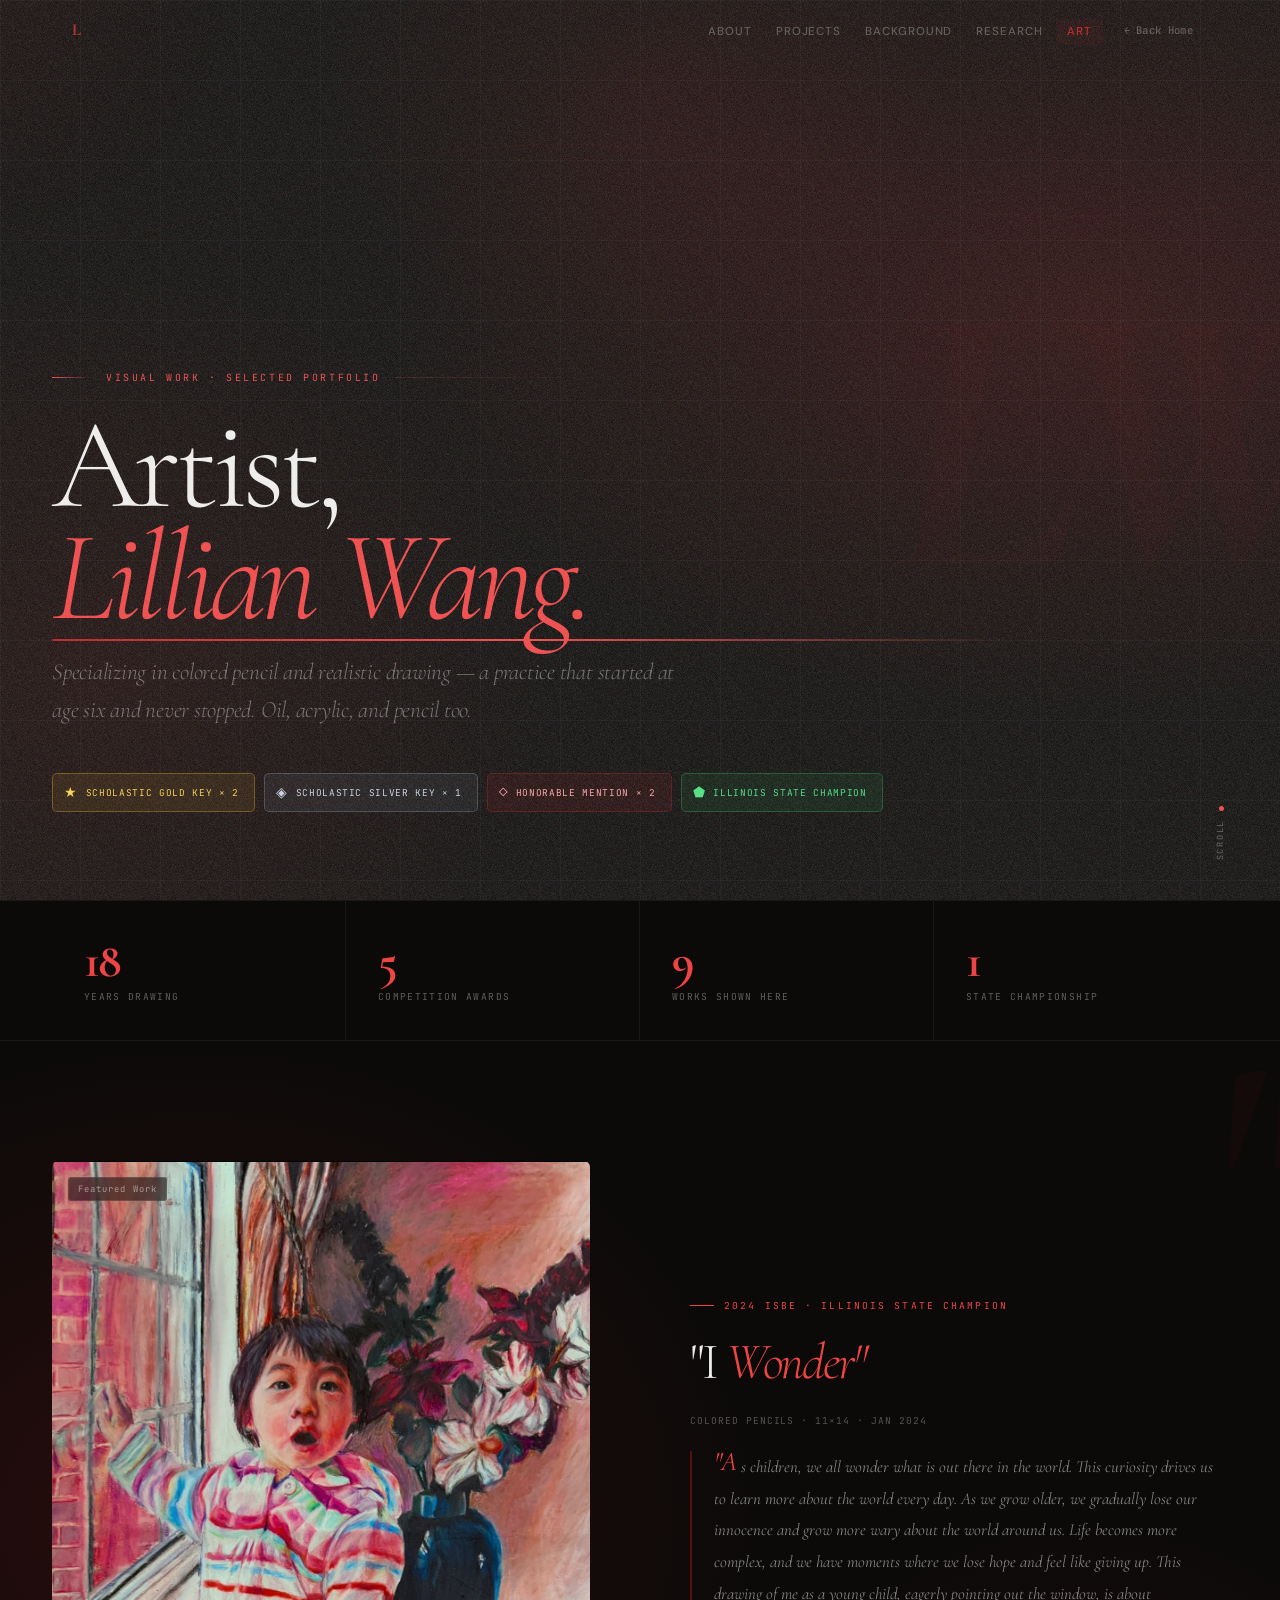
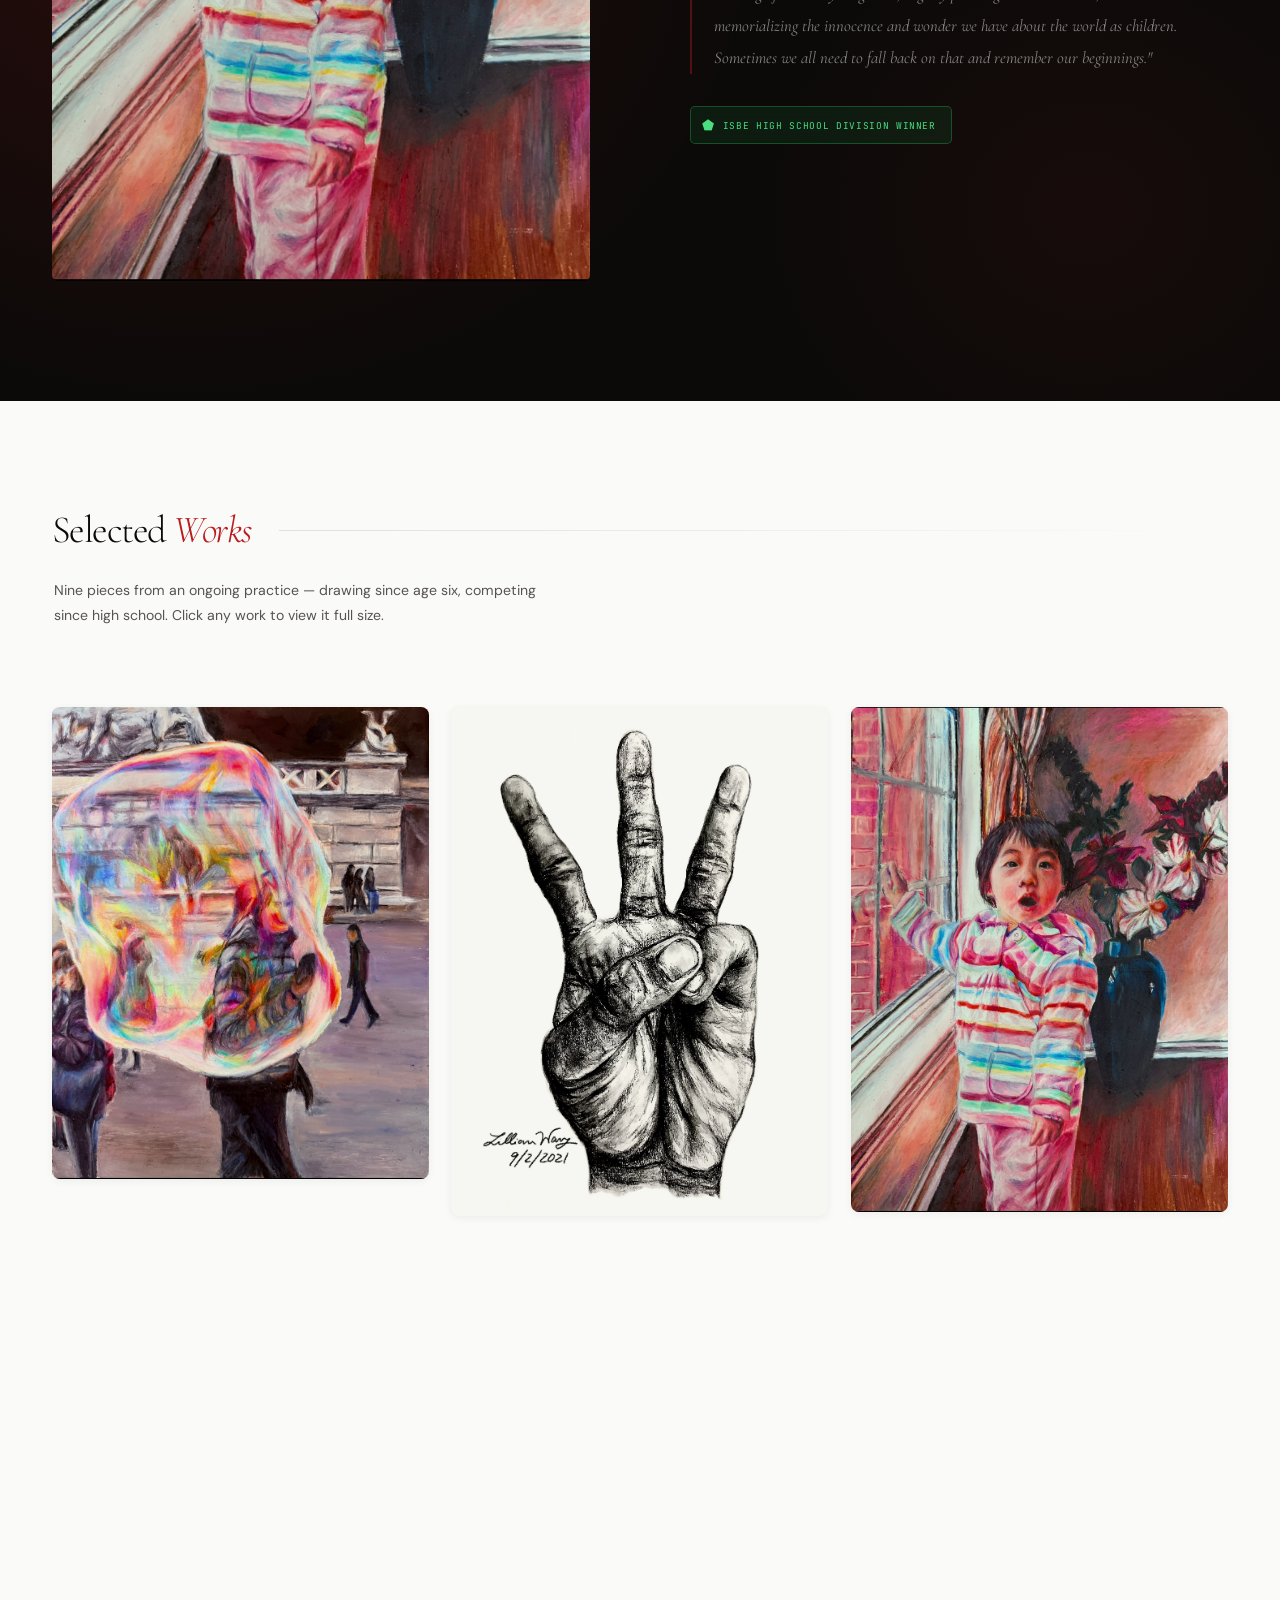
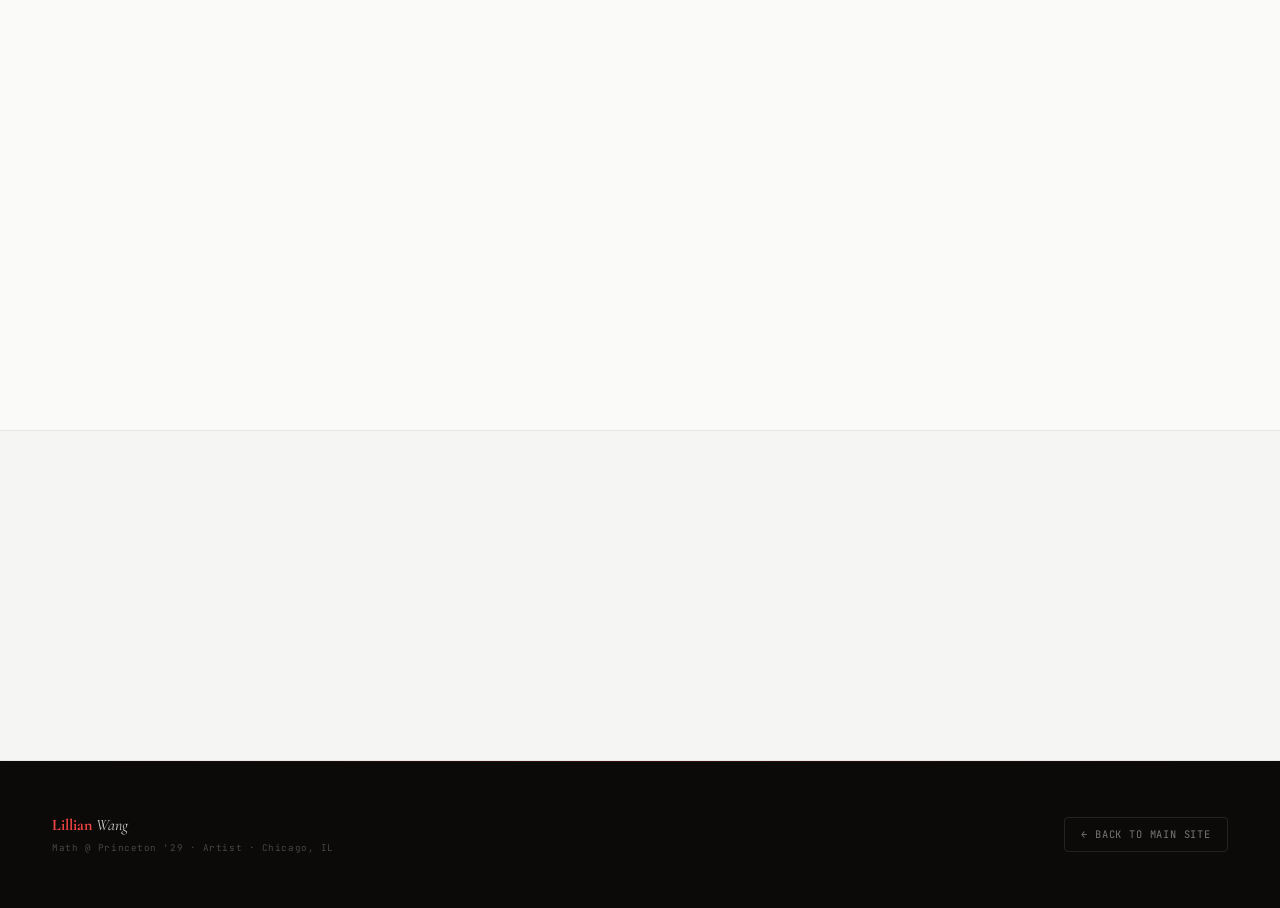
==== art.html @ 10e257bd "Add files via upload" ====
<!DOCTYPE html>
<html lang="en">
<head>
<meta charset="UTF-8"/>
<meta name="viewport" content="width=device-width,initial-scale=1.0"/>
<title>Art — Lillian Wang</title>
<meta name="description" content="Visual art by Lillian Wang — Scholastic Gold Key recipient, Illinois State Champion. Specializing in colored pencil and realistic drawing."/>
<link rel="preconnect" href="https://fonts.googleapis.com"/>
<link rel="preconnect" href="https://fonts.gstatic.com" crossorigin/>
<link href="https://fonts.googleapis.com/css2?family=Cormorant+Garamond:ital,wght@0,300;0,400;0,600;0,700;1,300;1,400;1,700&family=DM+Sans:opsz,wght@9..40,300;9..40,400;9..40,500;9..40,600&family=JetBrains+Mono:wght@400;500&display=swap" rel="stylesheet"/>
<style>
:root {
  --r:#B91C1C; --r2:#DC2626; --r3:#EF4444; --r4:#FCA5A5;
  --rdim:rgba(185,28,28,.07); --rlin:rgba(185,28,28,.2);
  --rglow:rgba(185,28,28,.22); --rdark:#7F1D1D;
  --ink:#0C0A09; --i2:#1C1917; --i3:#57534E; --i4:#A8A29E;
  --bg:#FAFAF9; --bg2:#F5F5F4; --bg3:#E7E5E4;
  --bdr:rgba(12,10,9,.06); --bdr2:rgba(12,10,9,.11);
  --display:'Cormorant Garamond',Georgia,serif;
  --sans:'DM Sans',system-ui,sans-serif;
  --mono:'JetBrains Mono',monospace;
  --spring:cubic-bezier(.22,1,.36,1);
  --bounce:cubic-bezier(.34,1.6,.64,1);
}
*,*::before,*::after{box-sizing:border-box;margin:0;padding:0}
html{scroll-behavior:smooth}
body{background:var(--bg);color:var(--ink);font-family:var(--sans);line-height:1.6;overflow-x:hidden;-webkit-font-smoothing:antialiased}

/* GRAIN */
body::before{content:'';position:fixed;inset:0;z-index:9997;pointer-events:none;opacity:.25;mix-blend-mode:lighten;background-image:url("data:image/svg+xml,%3Csvg viewBox='0 0 256 256' xmlns='http://www.w3.org/2000/svg'%3E%3Cfilter id='n'%3E%3CfeTurbulence type='fractalNoise' baseFrequency='0.85' numOctaves='4' stitchTiles='stitch'/%3E%3C/filter%3E%3Crect width='100%25' height='100%25' filter='url(%23n)'/%3E%3C/svg%3E");background-size:160px 160px}

/* CURSOR GLOW */
#cursor-glow{position:fixed;width:500px;height:500px;border-radius:50%;pointer-events:none;z-index:1;background:radial-gradient(circle,rgba(185,28,28,.05) 0%,transparent 65%);transform:translate(-50%,-50%)}

/* PAGE PROGRESS */
#progress{position:fixed;top:0;left:0;height:2px;width:0%;background:linear-gradient(90deg,var(--rdark),var(--r),var(--r3));z-index:9998;box-shadow:0 0 10px var(--rglow);transition:width .1s linear}

/* NAV */
nav{position:fixed;top:0;left:0;right:0;z-index:500;transition:background .5s,box-shadow .5s}
nav.scrolled{background:rgba(250,250,249,.94);backdrop-filter:blur(28px);-webkit-backdrop-filter:blur(28px);box-shadow:0 1px 0 var(--bdr)}
.nav-inner{max-width:1240px;margin:0 auto;padding:0 52px;height:60px;display:flex;align-items:center;justify-content:space-between}
.nav-logo{display:flex;align-items:center;gap:10px;text-decoration:none}
.nav-logo-name{font-family:var(--display);font-style:italic;font-size:1.05rem;color:var(--ink);font-weight:400;letter-spacing:-.01em;transition:color .2s}
.nav-logo-name b{font-style:normal;color:var(--r);font-weight:700}
.nav-logo:hover .nav-logo-name{color:var(--r)}
.nav-r{display:flex;align-items:center;gap:6px}
.nav-links{display:flex;gap:2px;list-style:none}
.nav-links a{font-size:.72rem;font-weight:500;color:var(--i3);text-decoration:none;letter-spacing:.08em;text-transform:uppercase;padding:6px 11px;border-radius:4px;transition:color .15s,background .15s}
.nav-links a:hover{color:var(--ink);background:var(--bg2)}
.nav-links a.active{color:var(--r);background:var(--rdim)}
.nav-back{font-family:var(--mono);font-size:.66rem;font-weight:500;padding:7px 14px;border-radius:4px;background:transparent;color:var(--i3);text-decoration:none;letter-spacing:.03em;border:1.5px solid var(--bdr2);transition:all .2s var(--spring)}
.nav-back:hover{color:var(--r);border-color:var(--rlin);background:var(--rdim);transform:translateX(-2px)}

/* HERO */
.art-hero{min-height:100vh;display:flex;flex-direction:column;justify-content:flex-end;padding:0 52px 88px;position:relative;overflow:hidden;background:var(--ink)}
.hero-mesh{position:absolute;inset:0;background:radial-gradient(ellipse 100% 80% at 85% 35%,rgba(185,28,28,.18) 0%,transparent 55%),radial-gradient(ellipse 70% 90% at 8% 75%,rgba(127,29,29,.15) 0%,transparent 50%),radial-gradient(ellipse 50% 60% at 50% 10%,rgba(220,38,38,.07) 0%,transparent 50%);animation:meshDrift 22s ease-in-out infinite alternate}
@keyframes meshDrift{0%{transform:scale(1) translate(0,0)}33%{transform:scale(1.04) translate(-1%,1.5%)}66%{transform:scale(.97) translate(2%,-1%)}100%{transform:scale(1.03) translate(-1.5%,2%)}}
.hero-grid{position:absolute;inset:0;background-image:linear-gradient(rgba(250,250,249,.03) 1px,transparent 1px),linear-gradient(90deg,rgba(250,250,249,.03) 1px,transparent 1px);background-size:80px 80px}
.hero-watermark{position:absolute;right:-60px;top:50%;transform:translateY(-52%);font-family:var(--display);font-weight:700;font-style:italic;font-size:30vw;color:var(--r);opacity:.025;line-height:1;pointer-events:none;user-select:none;white-space:nowrap;letter-spacing:-.06em}
.hero-lines{position:absolute;inset:0;pointer-events:none;overflow:hidden}
.hero-lines svg{position:absolute;top:0;left:0;width:100%;height:100%}

.art-hero-content{position:relative;z-index:2;max-width:960px}

.art-hero-eyebrow{font-family:var(--mono);font-size:.62rem;letter-spacing:.26em;text-transform:uppercase;color:var(--r3);margin-bottom:24px;display:flex;align-items:center;gap:14px;opacity:0;animation:fadeSlideUp .9s .3s var(--spring) forwards}
.art-hero-eyebrow::before{content:'';width:40px;height:1px;background:linear-gradient(90deg,var(--r3),transparent)}
.art-hero-eyebrow::after{content:'';flex:1;height:1px;background:linear-gradient(90deg,rgba(239,68,68,.2),transparent);max-width:200px}

.art-hero-title{font-family:var(--display);font-size:clamp(4.2rem,10vw,10.5rem);font-weight:300;line-height:.88;letter-spacing:-.045em;color:rgba(250,250,249,.95);margin-bottom:18px}
.art-hero-title .line1{display:block;opacity:0;animation:fadeSlideUp .95s .5s var(--spring) forwards}
.art-hero-title em{font-style:italic;color:var(--r3);display:block;opacity:0;animation:fadeSlideUp .95s .7s var(--spring) forwards;position:relative}
.art-hero-title em::after{content:'';position:absolute;bottom:-6px;left:0;height:2px;width:100%;background:linear-gradient(90deg,var(--r),var(--r3),transparent);border-radius:1px;transform:scaleX(0);transform-origin:left;animation:drawLine 1.1s 1.4s var(--spring) forwards}
@keyframes drawLine{to{transform:scaleX(1)}}

.art-hero-sub{font-family:var(--display);font-size:clamp(1rem,2vw,1.45rem);color:rgba(250,250,249,.4);font-style:italic;font-weight:300;letter-spacing:-.01em;margin-bottom:44px;max-width:640px;line-height:1.65;opacity:0;animation:fadeSlideUp .9s .9s var(--spring) forwards}

.art-awards{display:flex;flex-wrap:wrap;gap:9px}
.art-award{display:inline-flex;align-items:center;gap:8px;padding:7px 15px 7px 11px;border-radius:5px;font-family:var(--mono);font-size:.59rem;letter-spacing:.07em;text-transform:uppercase;border:1px solid;backdrop-filter:blur(8px);opacity:0;animation:fadeSlideUp .7s var(--spring) forwards;transition:transform .2s var(--bounce),box-shadow .2s;cursor:default}
.art-award:hover{transform:translateY(-2px) scale(1.04)}
.art-award:nth-child(1){animation-delay:1.05s}
.art-award:nth-child(2){animation-delay:1.15s}
.art-award:nth-child(3){animation-delay:1.25s}
.art-award:nth-child(4){animation-delay:1.35s}
.art-award.gold{background:rgba(251,191,36,.09);border-color:rgba(251,191,36,.32);color:#FBD24C}
.art-award.gold:hover{box-shadow:0 6px 24px rgba(251,191,36,.18)}
.art-award.silver{background:rgba(148,163,184,.09);border-color:rgba(148,163,184,.32);color:#CBD5E1}
.art-award.silver:hover{box-shadow:0 6px 24px rgba(148,163,184,.18)}
.art-award.hm{background:rgba(185,28,28,.12);border-color:rgba(185,28,28,.32);color:var(--r4)}
.art-award.hm:hover{box-shadow:0 6px 24px rgba(185,28,28,.18)}
.art-award.state{background:rgba(34,197,94,.09);border-color:rgba(34,197,94,.32);color:#4ADE80;animation:statePulse 3s 2s ease-in-out infinite,fadeSlideUp .7s 1.35s var(--spring) forwards}
@keyframes statePulse{0%,100%{box-shadow:0 0 0 0 rgba(34,197,94,0)}50%{box-shadow:0 0 0 8px rgba(34,197,94,.06)}}
.art-award.state:hover{box-shadow:0 6px 24px rgba(34,197,94,.18)}
.award-icon{font-size:.88rem}

.scroll-cue{position:absolute;bottom:40px;right:52px;display:flex;flex-direction:column;align-items:center;gap:9px;opacity:0;animation:fadeIn 1s 1.8s ease forwards;z-index:2}
.scroll-cue span{font-family:var(--mono);font-size:.54rem;letter-spacing:.2em;text-transform:uppercase;color:rgba(250,250,249,.35);writing-mode:vertical-rl;transform:rotate(180deg)}
.scroll-dot{width:5px;height:5px;border-radius:50%;background:var(--r3);animation:scrollBounce 2.2s ease-in-out infinite}
@keyframes scrollBounce{0%,100%{transform:translateY(0);opacity:.5}50%{transform:translateY(12px);opacity:1}}

/* STATS BAR */
.stats-bar{background:var(--ink);border-top:1px solid rgba(250,250,249,.06);border-bottom:1px solid rgba(250,250,249,.06);padding:0 52px;overflow:hidden}
.stats-bar-inner{max-width:1240px;margin:0 auto;display:grid;grid-template-columns:repeat(4,1fr)}
.stat-item{padding:36px 32px;border-right:1px solid rgba(250,250,249,.06);position:relative;overflow:hidden}
.stat-item:last-child{border-right:none}
.stat-item::before{content:'';position:absolute;inset:0;background:radial-gradient(ellipse 80% 80% at 50% 100%,rgba(185,28,28,.08) 0%,transparent 70%);opacity:0;transition:opacity .4s}
.stat-item:hover::before{opacity:1}
.stat-n{font-family:var(--display);font-size:3rem;font-weight:700;color:var(--r3);line-height:1;letter-spacing:-.05em;margin-bottom:4px;transition:color .4s}
.stat-label{font-family:var(--mono);font-size:.6rem;letter-spacing:.14em;text-transform:uppercase;color:rgba(250,250,249,.35)}

/* SPOTLIGHT */
.spotlight{background:var(--ink);padding:120px 52px;position:relative;overflow:hidden}
.spotlight::before{content:'';position:absolute;inset:0;background:radial-gradient(ellipse 80% 90% at 15% 50%,rgba(185,28,28,.16) 0%,transparent 55%),radial-gradient(ellipse 50% 60% at 85% 80%,rgba(127,29,29,.1) 0%,transparent 50%)}
.spotlight::after{content:'"';position:absolute;right:-20px;top:-20px;font-family:var(--display);font-size:clamp(14rem,22vw,22rem);font-weight:700;font-style:italic;color:var(--r);opacity:.04;line-height:1;pointer-events:none;user-select:none}
.spotlight-inner{max-width:1200px;margin:0 auto;display:grid;grid-template-columns:1fr 1fr;gap:100px;align-items:center;position:relative;z-index:2}
.spotlight-img{border-radius:6px;overflow:hidden;position:relative}
.spotlight-img img{width:100%;display:block;transition:transform .8s var(--spring),filter .4s;filter:brightness(.92) saturate(.9)}
.spotlight-img:hover img{transform:scale(1.025);filter:brightness(1) saturate(1)}
.spotlight-img::before,.spotlight-img::after{content:'';position:absolute;border-color:rgba(185,28,28,.35);border-style:solid;width:40px;height:40px;z-index:3;pointer-events:none;transition:all .5s var(--spring)}
.spotlight-img::before{top:-10px;left:-10px;border-width:2px 0 0 2px;border-radius:2px 0 0 0}
.spotlight-img::after{bottom:-10px;right:-10px;border-width:0 2px 2px 0;border-radius:0 0 2px 0}
.spotlight-img:hover::before{top:-16px;left:-16px;width:52px;height:52px}
.spotlight-img:hover::after{bottom:-16px;right:-16px;width:52px;height:52px}
.spotlight-num{position:absolute;top:16px;left:16px;z-index:4;font-family:var(--mono);font-size:.55rem;letter-spacing:.12em;color:rgba(250,250,249,.5);background:rgba(12,10,9,.55);backdrop-filter:blur(8px);padding:4px 9px;border-radius:3px;border:1px solid rgba(250,250,249,.1)}
.spotlight-text .eyebrow{font-family:var(--mono);font-size:.6rem;letter-spacing:.22em;text-transform:uppercase;color:var(--r3);margin-bottom:22px;display:flex;align-items:center;gap:10px}
.spotlight-text .eyebrow::before{content:'';width:24px;height:1px;background:var(--r3)}
.spotlight-text h2{font-family:var(--display);font-size:clamp(2.5rem,4vw,4.2rem);font-weight:300;line-height:1.05;letter-spacing:-.045em;color:rgba(250,250,249,.95);margin-bottom:24px}
.spotlight-text h2 em{font-style:italic;color:var(--r3)}
.spotlight-dims{font-family:var(--mono);font-size:.6rem;letter-spacing:.1em;color:rgba(250,250,249,.3);text-transform:uppercase;margin-bottom:22px}
.spotlight-statement{font-family:var(--display);font-size:1.05rem;font-style:italic;line-height:1.9;color:rgba(250,250,249,.5);margin-bottom:32px;border-left:2px solid rgba(185,28,28,.4);padding-left:22px}
.spotlight-statement::first-letter{font-size:1.6em;line-height:.8;float:left;margin-right:4px;color:var(--r3)}
.spotlight-award-row{display:flex;gap:8px;flex-wrap:wrap}

/* GALLERY */
.gallery-section{padding:110px 52px 150px;max-width:1440px;margin:0 auto}
.section-intro{margin-bottom:80px;display:grid;grid-template-columns:auto 1fr auto;align-items:center;gap:28px}
.section-intro-rule{height:1px;background:linear-gradient(90deg,var(--bdr2),transparent)}
.section-intro h2{font-family:var(--display);font-size:clamp(1.8rem,3vw,2.8rem);font-weight:300;line-height:1;letter-spacing:-.04em;color:var(--ink);white-space:nowrap}
.section-intro h2 em{font-style:italic;color:var(--r)}
.section-intro-desc{grid-column:1/-1;max-width:520px;font-size:.88rem;color:var(--i3);line-height:1.76;padding-left:2px}

.masonry{columns:3;column-gap:22px}
@media(max-width:1060px){.masonry{columns:2}}
@media(max-width:620px){.masonry{columns:1}}

.art-card{break-inside:avoid;margin-bottom:22px;position:relative;cursor:pointer;border-radius:8px;overflow:hidden;background:var(--bg3);box-shadow:0 2px 8px rgba(0,0,0,.06);transition:box-shadow .4s var(--spring),transform .4s var(--spring);will-change:transform}
.art-card:hover{box-shadow:0 24px 64px rgba(0,0,0,.14),0 4px 16px rgba(0,0,0,.06)}
.art-card img{width:100%;display:block;transition:transform .8s var(--spring),filter .5s;filter:saturate(.88) brightness(.97)}
.art-card:hover img{transform:scale(1.04);filter:saturate(1.05) brightness(1.02)}
.art-card-overlay{position:absolute;inset:0;background:linear-gradient(to top,rgba(12,10,9,.92) 0%,rgba(12,10,9,.4) 40%,transparent 72%);opacity:0;transition:opacity .4s var(--spring);display:flex;flex-direction:column;justify-content:flex-end;padding:22px}
.art-card:hover .art-card-overlay{opacity:1}
.art-card-title{font-family:var(--display);font-size:1.3rem;font-weight:600;color:rgba(250,250,249,.96);letter-spacing:-.025em;margin-bottom:4px;transform:translateY(12px);transition:transform .45s var(--spring)}
.art-card:hover .art-card-title{transform:translateY(0)}
.art-card-meta{font-family:var(--mono);font-size:.55rem;color:rgba(250,250,249,.5);letter-spacing:.1em;text-transform:uppercase;transform:translateY(10px);transition:transform .45s .04s var(--spring)}
.art-card:hover .art-card-meta{transform:translateY(0)}
.art-card-badges{display:flex;gap:5px;margin-bottom:9px;transform:translateY(10px);transition:transform .45s .02s var(--spring)}
.art-card:hover .art-card-badges{transform:translateY(0)}
.badge{font-family:var(--mono);font-size:.49rem;letter-spacing:.09em;text-transform:uppercase;padding:3px 8px;border-radius:3px;white-space:nowrap}
.badge-gold{background:rgba(251,191,36,.22);color:#FBD24C;border:1px solid rgba(251,191,36,.38)}
.badge-silver{background:rgba(148,163,184,.16);color:#CBD5E1;border:1px solid rgba(148,163,184,.32)}
.badge-hm{background:rgba(185,28,28,.18);color:var(--r4);border:1px solid rgba(185,28,28,.32)}
.badge-state{background:rgba(34,197,94,.14);color:#4ADE80;border:1px solid rgba(34,197,94,.32)}
.card-expand{position:absolute;top:14px;right:14px;width:32px;height:32px;border-radius:50%;background:rgba(250,250,249,.12);border:1px solid rgba(250,250,249,.2);backdrop-filter:blur(8px);display:flex;align-items:center;justify-content:center;font-size:.7rem;color:rgba(250,250,249,.7);opacity:0;transform:scale(.7);transition:opacity .3s,transform .3s var(--bounce)}
.art-card:hover .card-expand{opacity:1;transform:scale(1)}

/* ABOUT STRIP */
.about-strip{padding:88px 52px;background:var(--bg2);border-top:1px solid var(--bdr);border-bottom:1px solid var(--bdr)}
.about-strip-inner{max-width:1200px;margin:0 auto;display:grid;grid-template-columns:repeat(3,1fr);gap:0}
.about-item{padding:0 40px 0 0;border-right:1px solid var(--bdr);margin-right:40px}
.about-item:last-child{border-right:none;margin-right:0;padding-right:0}
.about-item .label{font-family:var(--mono);font-size:.58rem;letter-spacing:.16em;text-transform:uppercase;color:var(--r);margin-bottom:10px}
.about-item .val{font-family:var(--display);font-size:1.7rem;font-weight:600;color:var(--ink);letter-spacing:-.03em;line-height:1.1;margin-bottom:8px}
.about-item .desc{font-size:.84rem;color:var(--i3);line-height:1.68}

/* LIGHTBOX */
.lightbox{position:fixed;inset:0;z-index:9000;background:rgba(8,6,6,.97);backdrop-filter:blur(20px);-webkit-backdrop-filter:blur(20px);display:flex;align-items:center;justify-content:center;opacity:0;pointer-events:none;transition:opacity .4s}
.lightbox.open{opacity:1;pointer-events:all}
.lb-inner{position:relative;display:flex;align-items:center;justify-content:center;width:100%;height:100%}
.lightbox-img{max-width:84vw;max-height:84vh;border-radius:4px;box-shadow:0 48px 140px rgba(0,0,0,.7);object-fit:contain;transition:opacity .2s,transform .35s var(--spring);transform:scale(.97)}
.lightbox.open .lightbox-img{transform:scale(1)}
.lightbox-close{position:fixed;top:26px;right:28px;background:rgba(250,250,249,.06);border:1px solid rgba(250,250,249,.15);color:rgba(250,250,249,.7);font-size:1rem;width:42px;height:42px;border-radius:50%;cursor:pointer;display:flex;align-items:center;justify-content:center;transition:all .2s var(--spring);font-family:var(--mono);backdrop-filter:blur(8px)}
.lightbox-close:hover{background:rgba(185,28,28,.2);border-color:var(--rlin);color:#fff;transform:rotate(90deg) scale(1.1)}
.lightbox-caption{position:fixed;bottom:28px;left:50%;transform:translateX(-50%);text-align:center;pointer-events:none;opacity:0;transition:opacity .4s .15s}
.lightbox.open .lightbox-caption{opacity:1}
.lightbox-caption h3{font-family:var(--display);font-size:1.25rem;font-weight:600;color:rgba(250,250,249,.88);letter-spacing:-.02em;margin-bottom:5px}
.lightbox-caption p{font-family:var(--mono);font-size:.57rem;letter-spacing:.12em;text-transform:uppercase;color:rgba(250,250,249,.35)}
.lightbox-nav{position:fixed;top:50%;transform:translateY(-50%);background:rgba(250,250,249,.05);border:1px solid rgba(250,250,249,.12);color:rgba(250,250,249,.6);width:48px;height:48px;border-radius:50%;cursor:pointer;display:flex;align-items:center;justify-content:center;font-size:1.1rem;transition:all .2s var(--spring);font-family:var(--mono);backdrop-filter:blur(8px)}
.lightbox-nav:hover{background:rgba(185,28,28,.18);border-color:var(--rlin);color:#fff;transform:translateY(-50%) scale(1.1)}
.lightbox-prev{left:20px}
.lightbox-next{right:20px}
.lb-progress{position:fixed;bottom:0;left:0;right:0;height:2px;background:rgba(250,250,249,.06)}
.lb-progress-bar{height:100%;background:linear-gradient(90deg,var(--rdark),var(--r),var(--r3));transition:width .3s var(--spring)}

/* FOOTER */
footer{padding:52px;background:var(--ink);display:flex;align-items:center;justify-content:space-between;flex-wrap:wrap;gap:20px;position:relative;overflow:hidden}
footer::before{content:'';position:absolute;top:0;left:0;right:0;height:1px;background:linear-gradient(90deg,transparent,var(--r),transparent);opacity:.25}
.foot-sig{font-family:var(--display);font-size:1rem;font-style:italic;color:rgba(250,250,249,.8)}
.foot-sig b{font-style:normal;color:var(--r3)}
.foot-sub{font-family:var(--mono);font-size:.58rem;color:rgba(250,250,249,.25);letter-spacing:.06em;margin-top:3px}
.foot-back{font-family:var(--mono);font-size:.65rem;color:rgba(250,250,249,.45);text-decoration:none;letter-spacing:.08em;text-transform:uppercase;padding:8px 16px;border-radius:4px;border:1px solid rgba(250,250,249,.1);transition:all .2s var(--spring)}
.foot-back:hover{color:var(--r3);border-color:var(--rlin);background:var(--rdim);transform:translateX(-2px)}

/* ANIMATIONS */
@keyframes fadeSlideUp{0%{opacity:0;transform:translateY(24px)}100%{opacity:1;transform:translateY(0)}}
@keyframes fadeIn{0%{opacity:0}100%{opacity:1}}
.reveal{opacity:0;transform:translateY(30px);transition:opacity .75s var(--spring),transform .75s var(--spring)}
.reveal.on{opacity:1;transform:translateY(0)}
.reveal.r1{transition-delay:.1s}
.reveal.r2{transition-delay:.2s}
.reveal.r3{transition-delay:.3s}

/* RESPONSIVE */
@media(max-width:900px){
  .spotlight-inner{grid-template-columns:1fr;gap:52px}
  .section-intro{grid-template-columns:1fr;gap:12px}
  .section-intro-rule{display:none}
  .about-strip-inner{grid-template-columns:1fr;gap:0}
  .about-item{border-right:none;margin-right:0;padding-right:0;border-bottom:1px solid var(--bdr);padding-bottom:40px;margin-bottom:40px}
  .about-item:last-child{border-bottom:none;padding-bottom:0;margin-bottom:0}
  .stats-bar-inner{grid-template-columns:1fr 1fr}
  .stat-item:nth-child(2){border-right:none}
  .stat-item:nth-child(3){border-top:1px solid rgba(250,250,249,.06)}
  .stat-item:nth-child(4){border-right:none;border-top:1px solid rgba(250,250,249,.06)}
}
@media(max-width:768px){
  .art-hero,.gallery-section,.spotlight,.about-strip,footer{padding-left:20px;padding-right:20px}
  .gallery-section{padding-top:64px;padding-bottom:100px}
  .spotlight{padding-top:64px;padding-bottom:64px}
  .about-strip{padding-top:64px;padding-bottom:64px}
  .stats-bar{padding:0 20px}
  nav .nav-links{display:none}
  .scroll-cue{right:20px}
  .lightbox-prev{left:10px}
  .lightbox-next{right:10px}
}
</style>
</head>
<body>

<div id="progress"></div>
<div id="cursor-glow"></div>

<!-- NAV -->
<nav id="site-nav">
  <div class="nav-inner">
    <a href="index.html" class="nav-logo">
      <span class="nav-logo-name"><b>L</b>illian Wang</span>
    </a>
    <div class="nav-r">
      <ul class="nav-links">
        <li><a href="index.html#hero">About</a></li>
        <li><a href="index.html#projects">Projects</a></li>
        <li><a href="index.html#background">Background</a></li>
        <li><a href="index.html#research">Research</a></li>
        <li><a href="art.html" class="active">Art</a></li>
      </ul>
      <a href="index.html" class="nav-back">← Back Home</a>
    </div>
  </div>
</nav>

<!-- HERO -->
<section class="art-hero">
  <div class="hero-mesh"></div>
  <div class="hero-grid"></div>
  <div class="hero-watermark">LW</div>
  <div class="hero-lines">
    <svg viewBox="0 0 1440 900" preserveAspectRatio="none" fill="none" xmlns="http://www.w3.org/2000/svg">
      <path d="M-40 620 Q 200 580 400 640 Q 700 720 960 600 Q 1200 490 1480 550" stroke="rgba(185,28,28,.07)" stroke-width="1.5" stroke-dasharray="6 12"/>
      <path d="M 100 820 Q 400 770 700 800 Q 1000 830 1440 780" stroke="rgba(185,28,28,.05)" stroke-width="1" stroke-dasharray="4 16"/>
      <path d="M 1440 200 Q 1100 240 900 180 Q 600 100 300 200 Q 100 260 -20 220" stroke="rgba(239,68,68,.04)" stroke-width="1.2"/>
    </svg>
  </div>
  <div class="art-hero-content">
    <div class="art-hero-eyebrow">Visual Work · Selected Portfolio</div>
    <h1 class="art-hero-title">
      <span class="line1">Artist,</span>
      <em>Lillian Wang.</em>
    </h1>
    <p class="art-hero-sub">
      Specializing in colored pencil and realistic drawing — a practice that started at age six and never stopped. Oil, acrylic, and pencil too.
    </p>
    <div class="art-awards">
      <div class="art-award gold"><span class="award-icon">★</span> Scholastic Gold Key × 2</div>
      <div class="art-award silver"><span class="award-icon">◈</span> Scholastic Silver Key × 1</div>
      <div class="art-award hm"><span class="award-icon">◇</span> Honorable Mention × 2</div>
      <div class="art-award state"><span class="award-icon">⬟</span> Illinois State Champion</div>
    </div>
  </div>
  <div class="scroll-cue">
    <div class="scroll-dot"></div>
    <span>Scroll</span>
  </div>
</section>

<!-- STATS BAR -->
<div class="stats-bar">
  <div class="stats-bar-inner">
    <div class="stat-item"><div class="stat-n" data-target="18">0</div><div class="stat-label">Years drawing</div></div>
    <div class="stat-item"><div class="stat-n" data-target="5">0</div><div class="stat-label">Competition awards</div></div>
    <div class="stat-item"><div class="stat-n" data-target="9">0</div><div class="stat-label">Works shown here</div></div>
    <div class="stat-item"><div class="stat-n" data-target="1">0</div><div class="stat-label">State championship</div></div>
  </div>
</div>

<!-- SPOTLIGHT -->
<section class="spotlight">
  <div class="spotlight-inner">
    <div class="spotlight-img reveal">
      <div class="spotlight-num">Featured Work</div>
      <img src="Art/Wonder.jpg" alt="I Wonder — Illinois State Board of Education High School Division Winner"/>
    </div>
    <div class="spotlight-text reveal r1">
      <div class="eyebrow">2024 ISBE · Illinois State Champion</div>
      <h2>"I<em> Wonder"</em></h2>
      <p class="spotlight-dims">Colored Pencils · 11×14 · Jan 2024</p>
      <p class="spotlight-statement">"As children, we all wonder what is out there in the world. This curiosity drives us to learn more about the world every day. As we grow older, we gradually lose our innocence and grow more wary about the world around us. Life becomes more complex, and we have moments where we lose hope and feel like giving up. This drawing of me as a young child, eagerly pointing out the window, is about memorializing the innocence and wonder we have about the world as children. Sometimes we all need to fall back on that and remember our beginnings."</p>
      <div class="spotlight-award-row">
        <div class="art-award state"><span class="award-icon">⬟</span> ISBE High School Division Winner</div>
      </div>
    </div>
  </div>
</section>

<!-- GALLERY -->
<section class="gallery-section">
  <div class="section-intro reveal">
    <h2>Selected<em> Works</em></h2>
    <div class="section-intro-rule"></div>
    <div></div>
    <p class="section-intro-desc">Nine pieces from an ongoing practice — drawing since age six, competing since high school. Click any work to view it full size.</p>
  </div>

  <div class="masonry" id="gallery">

    <div class="art-card reveal" data-title="Absorbed" data-meta="Colored Pencils · 11×14 · Nov 2024 · Scholastic Gold Key">
      <img src="Art/Absorbed.jpg" alt="Absorbed"/><div class="card-expand">⤢</div>
      <div class="art-card-overlay">
        <div class="art-card-badges"><span class="badge badge-gold">★ Gold Key</span></div>
        <div class="art-card-title">Absorbed</div>
        <div class="art-card-meta">Colored Pencils · 11×14 · Nov 2024</div>
      </div>
    </div>

    <div class="art-card reveal r1" data-title="Guarded" data-meta="Oil Paint on Canvas · 12×16 · Dec 2024 · Scholastic Gold Key">
      <img src="Art/Guarded.jpg" alt="Guarded"/><div class="card-expand">⤢</div>
      <div class="art-card-overlay">
        <div class="art-card-badges"><span class="badge badge-gold">★ Gold Key</span></div>
        <div class="art-card-title">Guarded</div>
        <div class="art-card-meta">Oil on Canvas · 12×16 · Dec 2024</div>
      </div>
    </div>

    <div class="art-card reveal r2" data-title="Bird and Longhorn" data-meta="Colored Pencils · 8×11 · Feb 2023 · Scholastic Silver Key">
      <img src="Art/Bird_and_Longhorn.jpg" alt="Bird and Longhorn"/><div class="card-expand">⤢</div>
      <div class="art-card-overlay">
        <div class="art-card-badges"><span class="badge badge-silver">◈ Silver Key</span></div>
        <div class="art-card-title">Bird and Longhorn</div>
        <div class="art-card-meta">Colored Pencils · 8×11 · Feb 2023</div>
      </div>
    </div>

    <div class="art-card reveal" data-title="Pink" data-meta="Colored Pencils · 13×15 · Sep 2021 · Honorable Mention">
      <img src="Art/Pink.jpg" alt="Pink"/><div class="card-expand">⤢</div>
      <div class="art-card-overlay">
        <div class="art-card-badges"><span class="badge badge-hm">◇ Honorable Mention</span></div>
        <div class="art-card-title">Pink</div>
        <div class="art-card-meta">Colored Pencils · 13×15 · Sep 2021</div>
      </div>
    </div>

    <div class="art-card reveal r1" data-title='"W" for the Win' data-meta='Pencil · 5×8 · Aug 2022 · Honorable Mention'>
      <img src="Art/W_for_the_Win.JPG" alt='"W" for the Win'/><div class="card-expand">⤢</div>
      <div class="art-card-overlay">
        <div class="art-card-badges"><span class="badge badge-hm">◇ Honorable Mention</span></div>
        <div class="art-card-title">"W" for the Win</div>
        <div class="art-card-meta">Pencil · 5×8 · Aug 2022</div>
      </div>
    </div>

    <div class="art-card reveal r2" data-title="Melting into Chaos" data-meta="Acrylic Paint · 11×16">
      <img src="Art/Melting_into_Chaos.jpg" alt="Melting into Chaos"/><div class="card-expand">⤢</div>
      <div class="art-card-overlay">
        <div class="art-card-title">Melting into Chaos</div>
        <div class="art-card-meta">Acrylic Paint · 11×16</div>
      </div>
    </div>

    <div class="art-card reveal" data-title="Disillusioned" data-meta="Colored Pencils · 9×12 · Oct 2024">
      <img src="Art/Disillusioned.jpg" alt="Disillusioned"/><div class="card-expand">⤢</div>
      <div class="art-card-overlay">
        <div class="art-card-title">Disillusioned</div>
        <div class="art-card-meta">Colored Pencils · 9×12 · Oct 2024</div>
      </div>
    </div>

    <div class="art-card reveal r1" data-title="I Wonder" data-meta="Colored Pencils · 11×14 · Jan 2024 · ISBE State Champion">
      <img src="Art/Wonder.jpg" alt="I Wonder"/><div class="card-expand">⤢</div>
      <div class="art-card-overlay">
        <div class="art-card-badges"><span class="badge badge-state">⬟ State Champion</span></div>
        <div class="art-card-title">I Wonder</div>
        <div class="art-card-meta">Colored Pencils · 11×14 · Jan 2024</div>
      </div>
    </div>

    <div class="art-card reveal r2" data-title="Opulence" data-meta="Colored Pencils · 11×14 · Dec 2023">
      <img src="Art/Opulence.jpg" alt="Opulence"/><div class="card-expand">⤢</div>
      <div class="art-card-overlay">
        <div class="art-card-title">Opulence</div>
        <div class="art-card-meta">Colored Pencils · 11×14 · Dec 2023</div>
      </div>
    </div>

  </div>
</section>

<!-- ABOUT STRIP -->
<div class="about-strip">
  <div class="about-strip-inner">
    <div class="about-item reveal">
      <div class="label">Recognition</div>
      <div class="val">5 Awards</div>
      <div class="desc">2× Scholastic Gold Key, 1× Silver Key, 2× Honorable Mention, and the 2024 Illinois State Board of Education High School Division championship.</div>
    </div>
    <div class="about-item reveal r1">
      <div class="label">Specialty</div>
      <div class="val">Colored Pencil</div>
      <div class="desc">Realistic drawing with colored pencils is the home base. Also works in oil on canvas, acrylic, and graphite — slow, tactile media with real texture.</div>
    </div>
    <div class="about-item reveal r2">
      <div class="label">Practice</div>
      <div class="val">Since Age 6</div>
      <div class="desc">An ongoing practice. These are selected pieces — drawing continues in free time alongside the math and the code at Princeton.</div>
    </div>
  </div>
</div>

<!-- LIGHTBOX -->
<div class="lightbox" id="lightbox" role="dialog" aria-label="Image viewer" aria-modal="true">
  <div class="lb-inner">
    <button class="lightbox-close" id="lb-close" aria-label="Close">✕</button>
    <button class="lightbox-nav lightbox-prev" id="lb-prev" aria-label="Previous">‹</button>
    <button class="lightbox-nav lightbox-next" id="lb-next" aria-label="Next">›</button>
    <img class="lightbox-img" id="lb-img" src="" alt=""/>
    <div class="lightbox-caption">
      <h3 id="lb-title"></h3>
      <p id="lb-meta"></p>
    </div>
  </div>
  <div class="lb-progress"><div class="lb-progress-bar" id="lb-progress-bar"></div></div>
</div>

<!-- FOOTER -->
<footer>
  <div>
    <div class="foot-sig"><b>Lillian</b> Wang</div>
    <div class="foot-sub">Math @ Princeton '29 · Artist · Chicago, IL</div>
  </div>
  <a href="index.html" class="foot-back">← Back to main site</a>
</footer>

<script>
/* PAGE PROGRESS */
const prog = document.getElementById('progress');
window.addEventListener('scroll', () => {
  prog.style.width = Math.min(window.scrollY / (document.body.scrollHeight - window.innerHeight) * 100, 100) + '%';
}, {passive:true});

/* CURSOR GLOW */
const glow = document.getElementById('cursor-glow');
window.addEventListener('mousemove', e => {
  glow.style.left = e.clientX + 'px';
  glow.style.top = e.clientY + 'px';
}, {passive:true});

/* NAV SCROLL */
const nav = document.getElementById('site-nav');
window.addEventListener('scroll', () => nav.classList.toggle('scrolled', window.scrollY > 20), {passive:true});

/* REVEAL OBSERVER */
const revObs = new IntersectionObserver(entries => {
  entries.forEach(e => { if(e.isIntersecting) { e.target.classList.add('on'); revObs.unobserve(e.target); }});
}, {threshold:.1});
document.querySelectorAll('.reveal').forEach(el => revObs.observe(el));

/* STAT COUNTERS */
function animCount(el, target) {
  const dur = 1500, start = performance.now();
  (function step(now) {
    const p = Math.min((now - start) / dur, 1);
    const ease = 1 - Math.pow(1 - p, 3);
    el.textContent = Math.round(ease * target);
    if(p < 1) requestAnimationFrame(step);
    else {
      el.textContent = target;
      el.style.transition = 'color .4s';
      el.style.color = 'var(--r4)';
      setTimeout(() => el.style.color = '', 500);
    }
  })(start);
}
const statObs = new IntersectionObserver(entries => {
  entries.forEach(e => {
    if(!e.isIntersecting) return;
    const el = e.target, t = parseInt(el.dataset.target);
    if(!isNaN(t) && !el.dataset.counted) { el.dataset.counted = '1'; animCount(el, t); }
    statObs.unobserve(el);
  });
}, {threshold:.4});
document.querySelectorAll('.stat-n[data-target]').forEach(el => statObs.observe(el));

/* LIGHTBOX */
const cards = Array.from(document.querySelectorAll('.art-card'));
const lb = document.getElementById('lightbox');
const lbImg = document.getElementById('lb-img');
const lbTitle = document.getElementById('lb-title');
const lbMeta = document.getElementById('lb-meta');
const lbBar = document.getElementById('lb-progress-bar');
let currentIdx = 0;

function openLightbox(idx) {
  currentIdx = idx;
  const card = cards[idx];
  const img = card.querySelector('img');
  lbImg.style.opacity = '0';
  setTimeout(() => { lbImg.src = img.src; lbImg.alt = img.alt; lbImg.style.opacity = '1'; }, 120);
  lbTitle.textContent = card.dataset.title || img.alt;
  lbMeta.textContent = card.dataset.meta || '';
  lb.classList.add('open');
  document.body.style.overflow = 'hidden';
  lbBar.style.width = ((currentIdx + 1) / cards.length * 100) + '%';
}
function closeLightbox() { lb.classList.remove('open'); document.body.style.overflow = ''; }
function navLightbox(dir) { currentIdx = (currentIdx + dir + cards.length) % cards.length; openLightbox(currentIdx); }

cards.forEach((card, i) => card.addEventListener('click', () => openLightbox(i)));
document.getElementById('lb-close').addEventListener('click', closeLightbox);
document.getElementById('lb-prev').addEventListener('click', () => navLightbox(-1));
document.getElementById('lb-next').addEventListener('click', () => navLightbox(1));
lb.addEventListener('click', e => { if(e.target === lb) closeLightbox(); });
document.addEventListener('keydown', e => {
  if(!lb.classList.contains('open')) return;
  if(e.key === 'Escape') closeLightbox();
  if(e.key === 'ArrowLeft') navLightbox(-1);
  if(e.key === 'ArrowRight') navLightbox(1);
});

/* CARD 3D TILT */
if(window.innerWidth > 768) {
  document.querySelectorAll('.art-card').forEach(card => {
    card.addEventListener('mousemove', e => {
      const r = card.getBoundingClientRect();
      const x = (e.clientX - r.left) / r.width - .5;
      const y = (e.clientY - r.top) / r.height - .5;
      card.style.transform = `translateY(-4px) perspective(600px) rotateX(${y * -4}deg) rotateY(${x * 4}deg)`;
    });
    card.addEventListener('mouseleave', () => card.style.transform = '');
  });
}
</script>
</body>
</html>
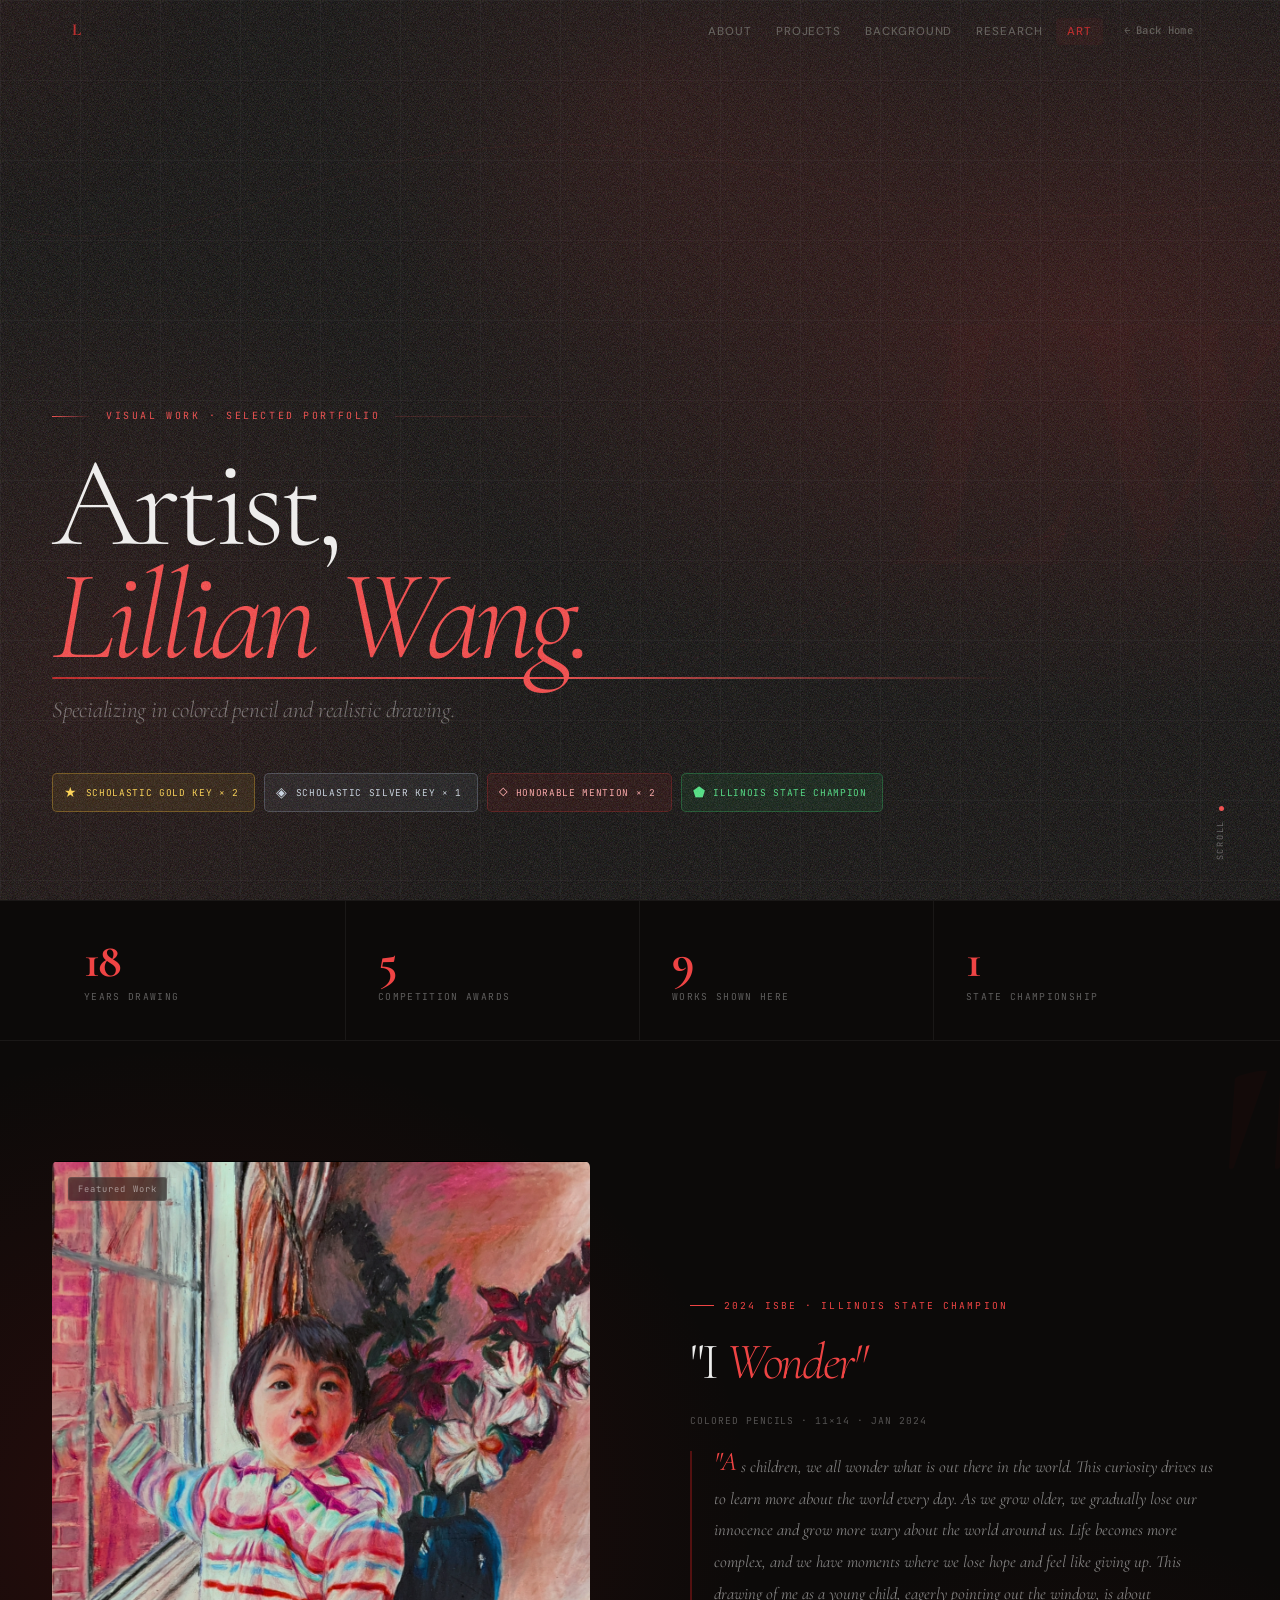
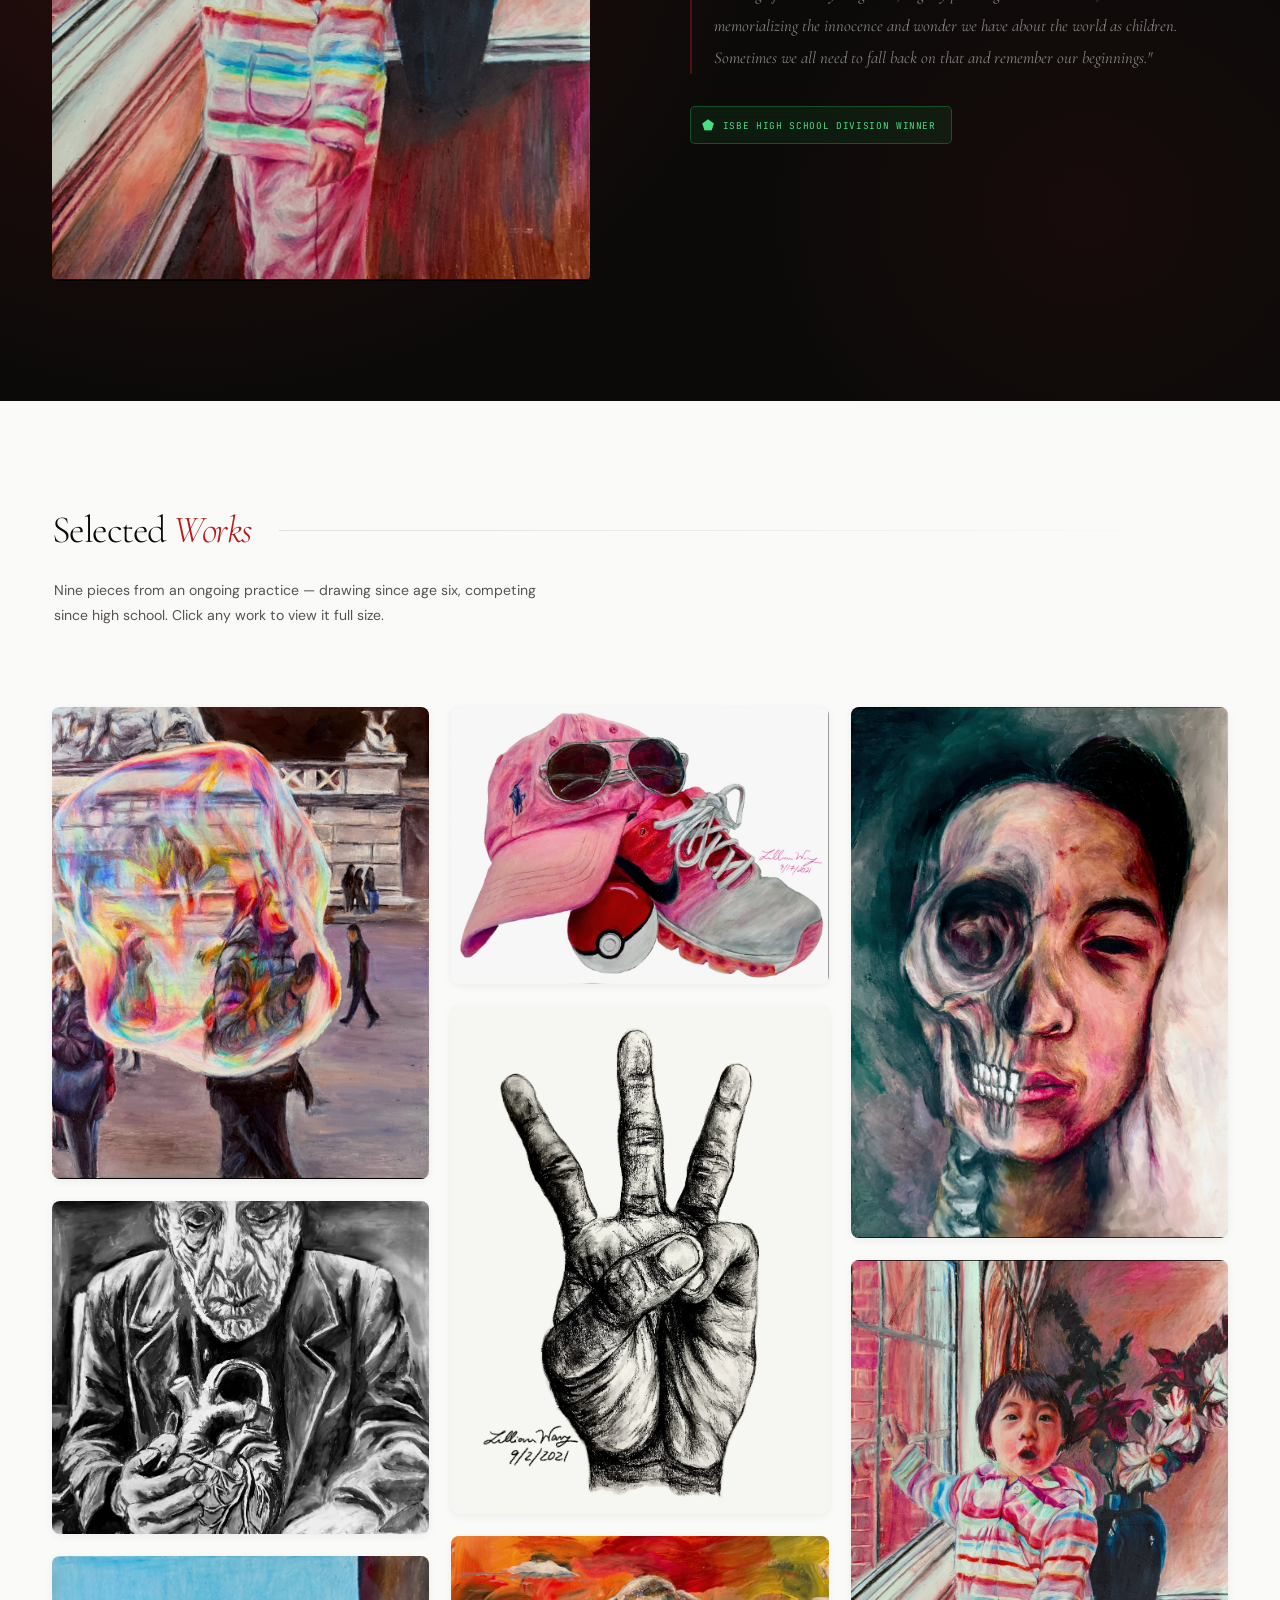
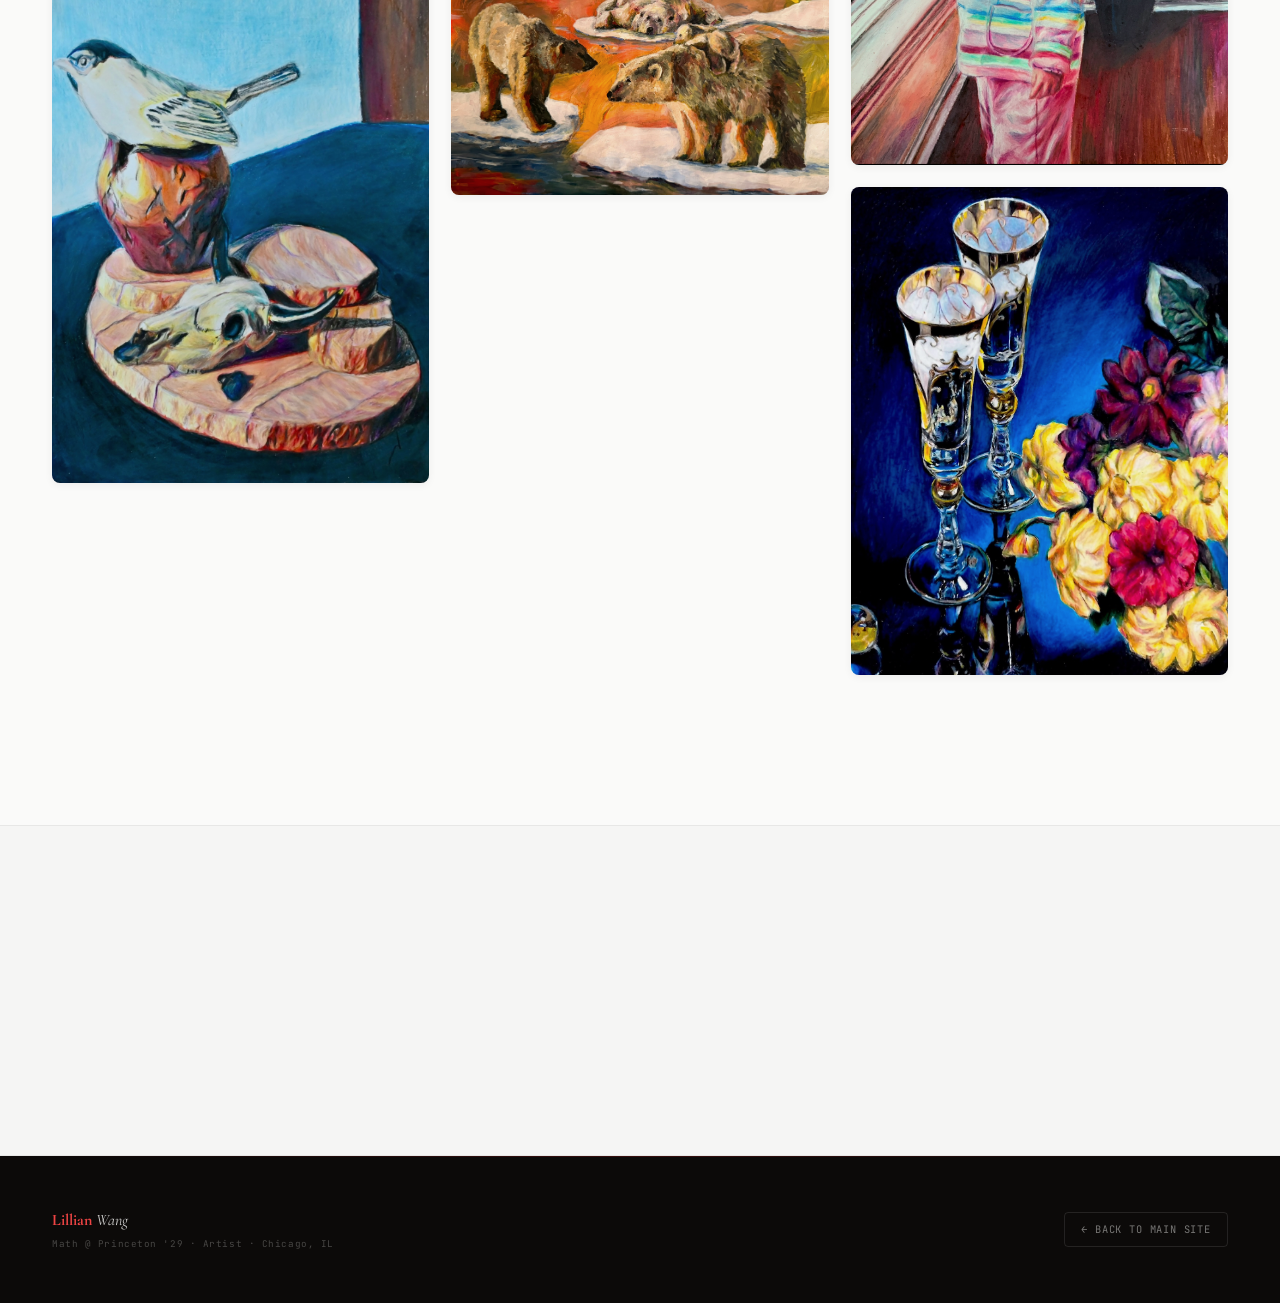
==== commit 75d147c7: "Add files via upload" ====
--- a/art.html
+++ b/art.html
@@ -30,7 +30,7 @@
 body::before{content:'';position:fixed;inset:0;z-index:9997;pointer-events:none;opacity:.25;mix-blend-mode:lighten;background-image:url("data:image/svg+xml,%3Csvg viewBox='0 0 256 256' xmlns='http://www.w3.org/2000/svg'%3E%3Cfilter id='n'%3E%3CfeTurbulence type='fractalNoise' baseFrequency='0.85' numOctaves='4' stitchTiles='stitch'/%3E%3C/filter%3E%3Crect width='100%25' height='100%25' filter='url(%23n)'/%3E%3C/svg%3E");background-size:160px 160px}
 
 /* CURSOR GLOW */
-#cursor-glow{position:fixed;width:500px;height:500px;border-radius:50%;pointer-events:none;z-index:1;background:radial-gradient(circle,rgba(185,28,28,.05) 0%,transparent 65%);transform:translate(-50%,-50%)}
+#cursor-glow{position:fixed;width:500px;height:500px;border-radius:50%;pointer-events:none;z-index:1;background:radial-gradient(circle,rgba(185,28,28,.05) 0%,transparent 65%);top:0;left:0;margin-left:-250px;margin-top:-250px;will-change:transform}
 
 /* PAGE PROGRESS */
 #progress{position:fixed;top:0;left:0;height:2px;width:0%;background:linear-gradient(90deg,var(--rdark),var(--r),var(--r3));z-index:9998;box-shadow:0 0 10px var(--rglow);transition:width .1s linear}
@@ -142,7 +142,7 @@
 @media(max-width:1060px){.masonry{columns:2}}
 @media(max-width:620px){.masonry{columns:1}}
 
-.art-card{break-inside:avoid;margin-bottom:22px;position:relative;cursor:pointer;border-radius:8px;overflow:hidden;background:var(--bg3);box-shadow:0 2px 8px rgba(0,0,0,.06);transition:box-shadow .4s var(--spring),transform .4s var(--spring);will-change:transform}
+.art-card{break-inside:avoid;margin-bottom:22px;position:relative;cursor:pointer;border-radius:8px;overflow:hidden;background:var(--bg3);box-shadow:0 2px 8px rgba(0,0,0,.06);transition:box-shadow .4s var(--spring),transform .4s var(--spring);backface-visibility:hidden;-webkit-backface-visibility:hidden}
 .art-card:hover{box-shadow:0 24px 64px rgba(0,0,0,.14),0 4px 16px rgba(0,0,0,.06)}
 .art-card img{width:100%;display:block;transition:transform .8s var(--spring),filter .5s;filter:saturate(.88) brightness(.97)}
 .art-card:hover img{transform:scale(1.04);filter:saturate(1.05) brightness(1.02)}
@@ -277,7 +277,7 @@
       <em>Lillian Wang.</em>
     </h1>
     <p class="art-hero-sub">
-      Specializing in colored pencil and realistic drawing — a practice that started at age six and never stopped. Oil, acrylic, and pencil too.
+      Specializing in colored pencil and realistic drawing.
     </p>
     <div class="art-awards">
       <div class="art-award gold"><span class="award-icon">★</span> Scholastic Gold Key × 2</div>
@@ -468,8 +468,7 @@
 /* CURSOR GLOW */
 const glow = document.getElementById('cursor-glow');
 window.addEventListener('mousemove', e => {
-  glow.style.left = e.clientX + 'px';
-  glow.style.top = e.clientY + 'px';
+  glow.style.transform = `translate(${e.clientX}px,${e.clientY}px)`;
 }, {passive:true});
 
 /* NAV SCROLL */
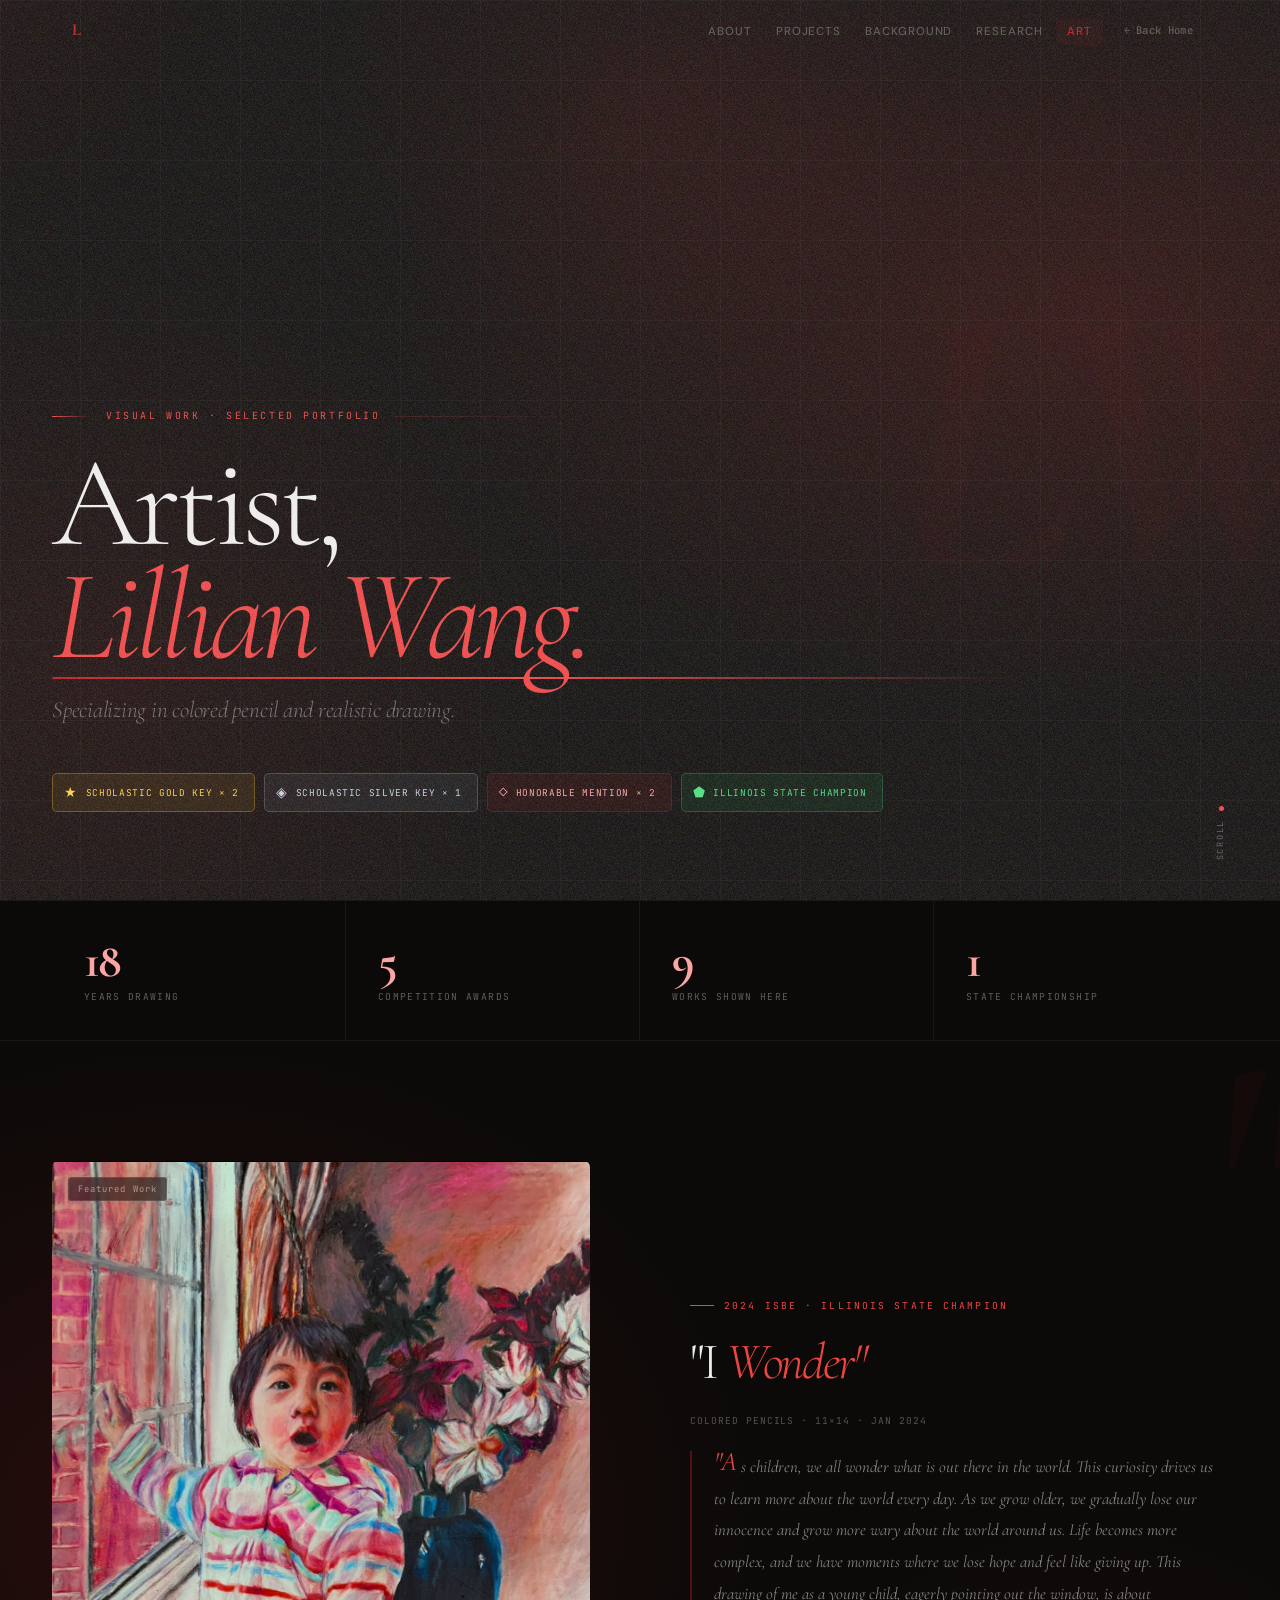
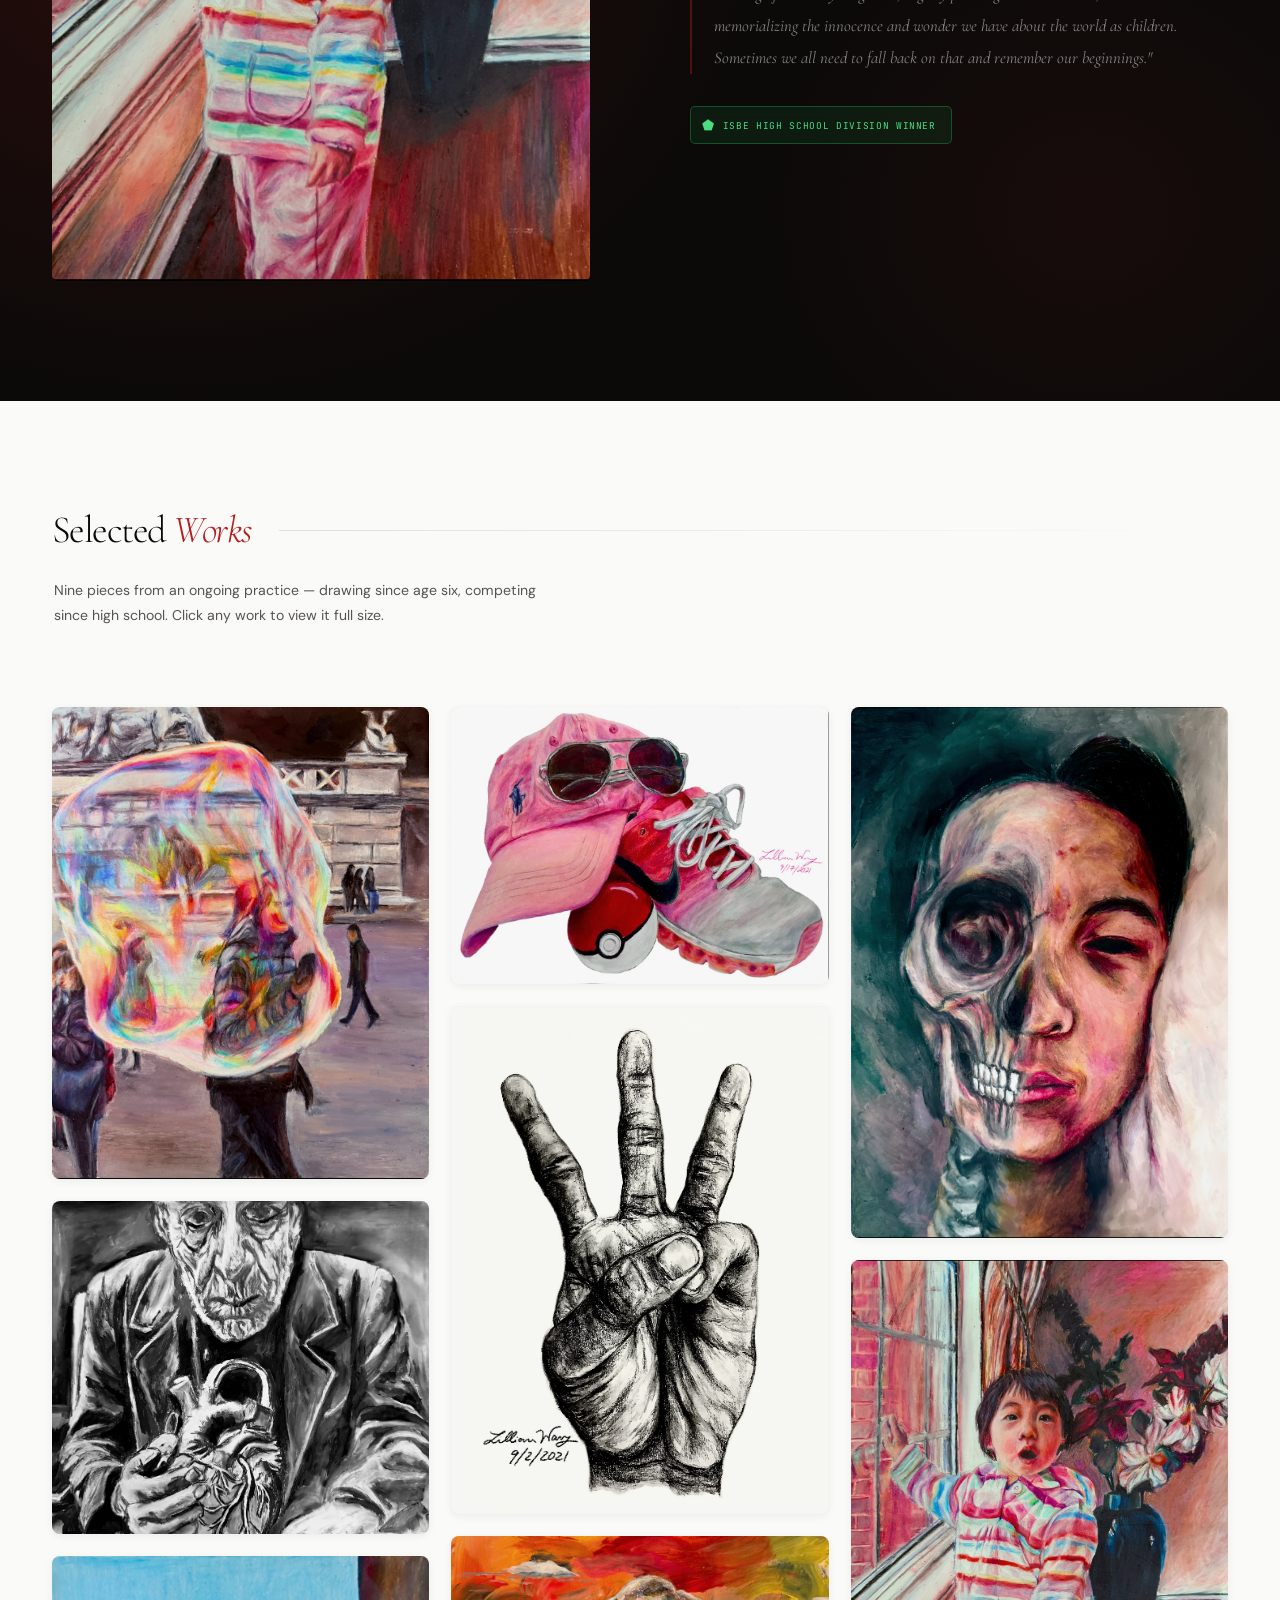
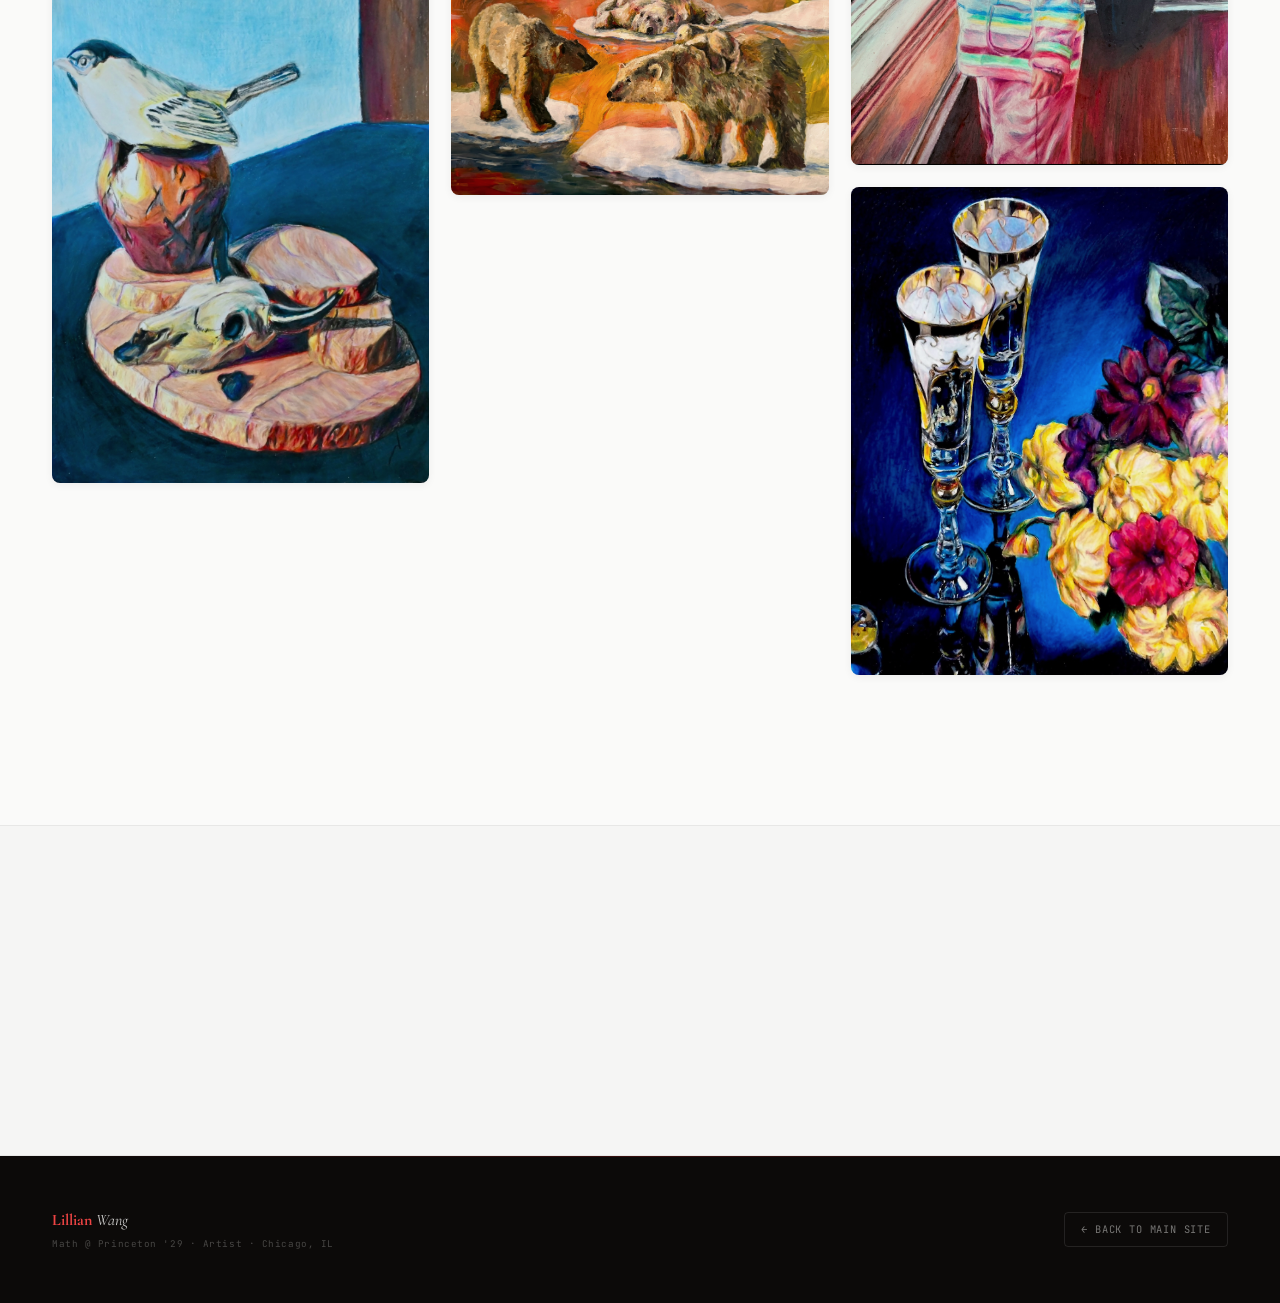
==== commit 8cf3e131: "Add files via upload" ====
--- a/art.html
+++ b/art.html
@@ -144,8 +144,8 @@
 
 .art-card{break-inside:avoid;margin-bottom:22px;position:relative;cursor:pointer;border-radius:8px;overflow:hidden;background:var(--bg3);box-shadow:0 2px 8px rgba(0,0,0,.06);transition:box-shadow .4s var(--spring),transform .4s var(--spring);backface-visibility:hidden;-webkit-backface-visibility:hidden}
 .art-card:hover{box-shadow:0 24px 64px rgba(0,0,0,.14),0 4px 16px rgba(0,0,0,.06)}
-.art-card img{width:100%;display:block;transition:transform .8s var(--spring),filter .5s;filter:saturate(.88) brightness(.97)}
-.art-card:hover img{transform:scale(1.04);filter:saturate(1.05) brightness(1.02)}
+.art-card img{width:100%;display:block;transition:transform .8s var(--spring),filter .5s;filter:saturate(.88) brightness(.97);transform:translateZ(0);-webkit-transform:translateZ(0)}
+.art-card:hover img{transform:scale(1.04) translateZ(0);-webkit-transform:scale(1.04) translateZ(0);filter:saturate(1.05) brightness(1.02)}
 .art-card-overlay{position:absolute;inset:0;background:linear-gradient(to top,rgba(12,10,9,.92) 0%,rgba(12,10,9,.4) 40%,transparent 72%);opacity:0;transition:opacity .4s var(--spring);display:flex;flex-direction:column;justify-content:flex-end;padding:22px}
 .art-card:hover .art-card-overlay{opacity:1}
 .art-card-title{font-family:var(--display);font-size:1.3rem;font-weight:600;color:rgba(250,250,249,.96);letter-spacing:-.025em;margin-bottom:4px;transform:translateY(12px);transition:transform .45s var(--spring)}
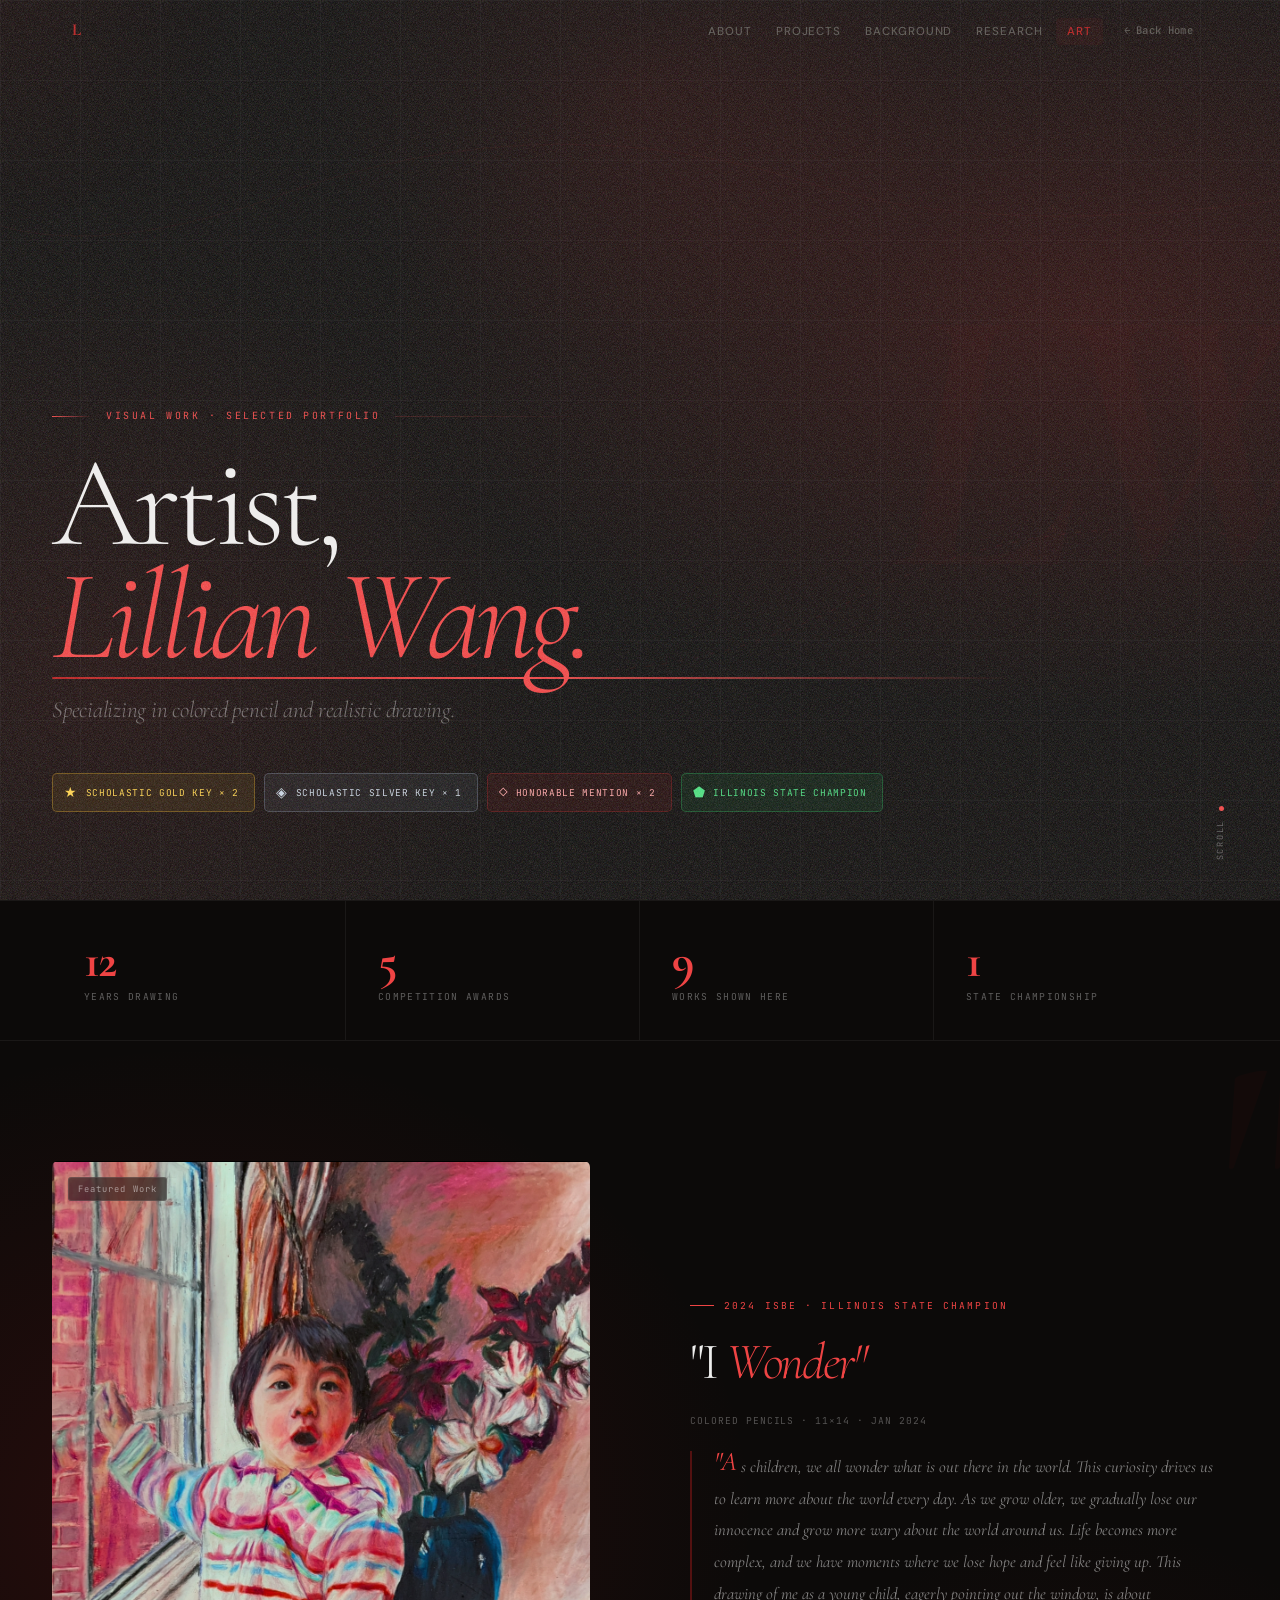
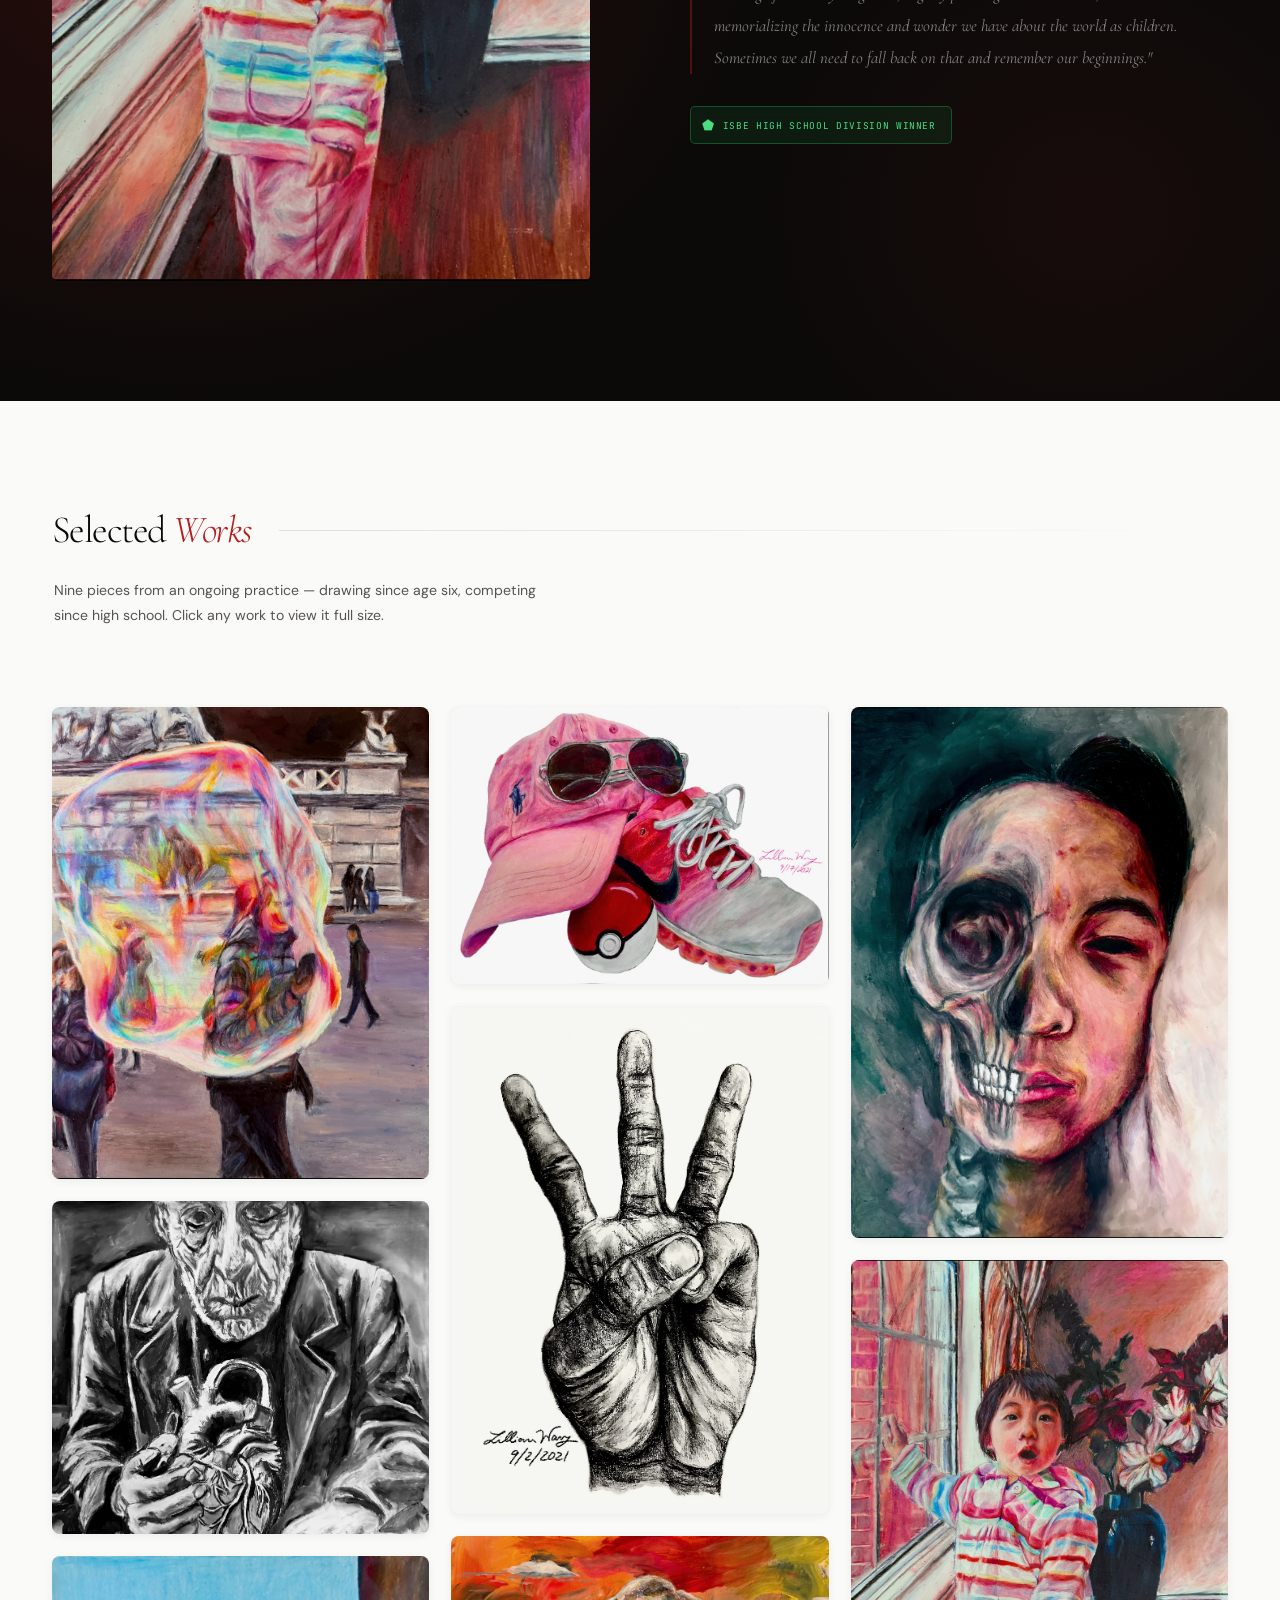
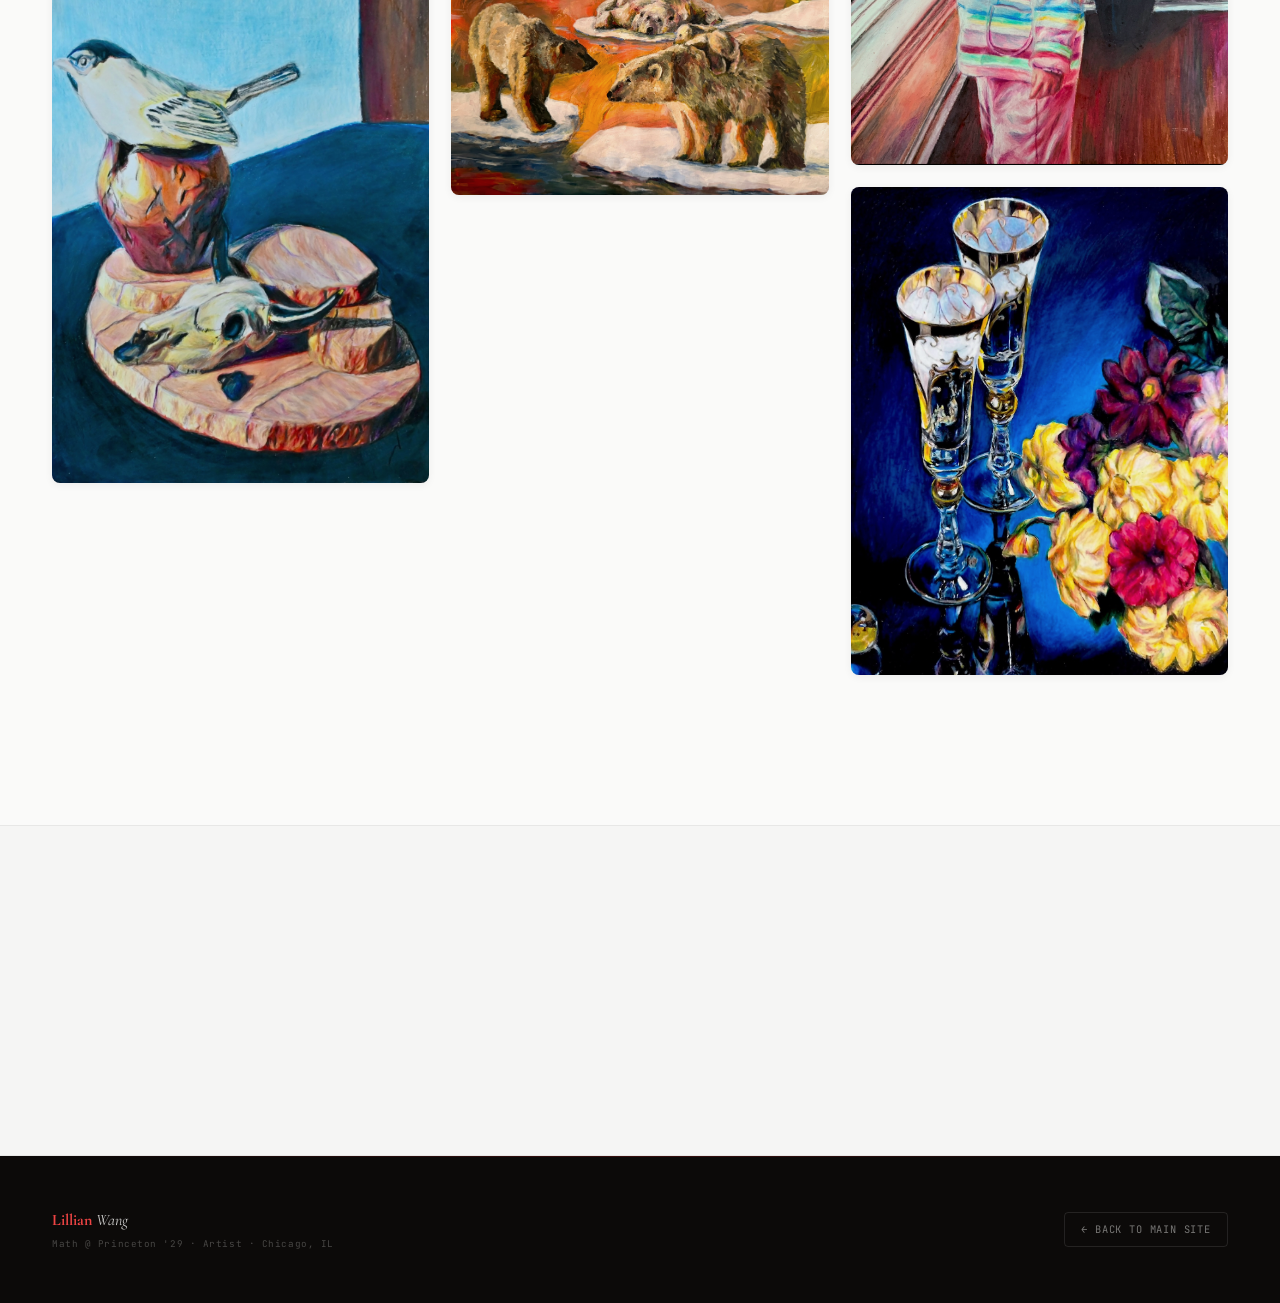
==== commit 9d834bf0: "Update art.html" ====
--- a/art.html
+++ b/art.html
@@ -295,7 +295,7 @@
 <!-- STATS BAR -->
 <div class="stats-bar">
   <div class="stats-bar-inner">
-    <div class="stat-item"><div class="stat-n" data-target="18">0</div><div class="stat-label">Years drawing</div></div>
+    <div class="stat-item"><div class="stat-n" data-target="12">0</div><div class="stat-label">Years drawing</div></div>
     <div class="stat-item"><div class="stat-n" data-target="5">0</div><div class="stat-label">Competition awards</div></div>
     <div class="stat-item"><div class="stat-n" data-target="9">0</div><div class="stat-label">Works shown here</div></div>
     <div class="stat-item"><div class="stat-n" data-target="1">0</div><div class="stat-label">State championship</div></div>
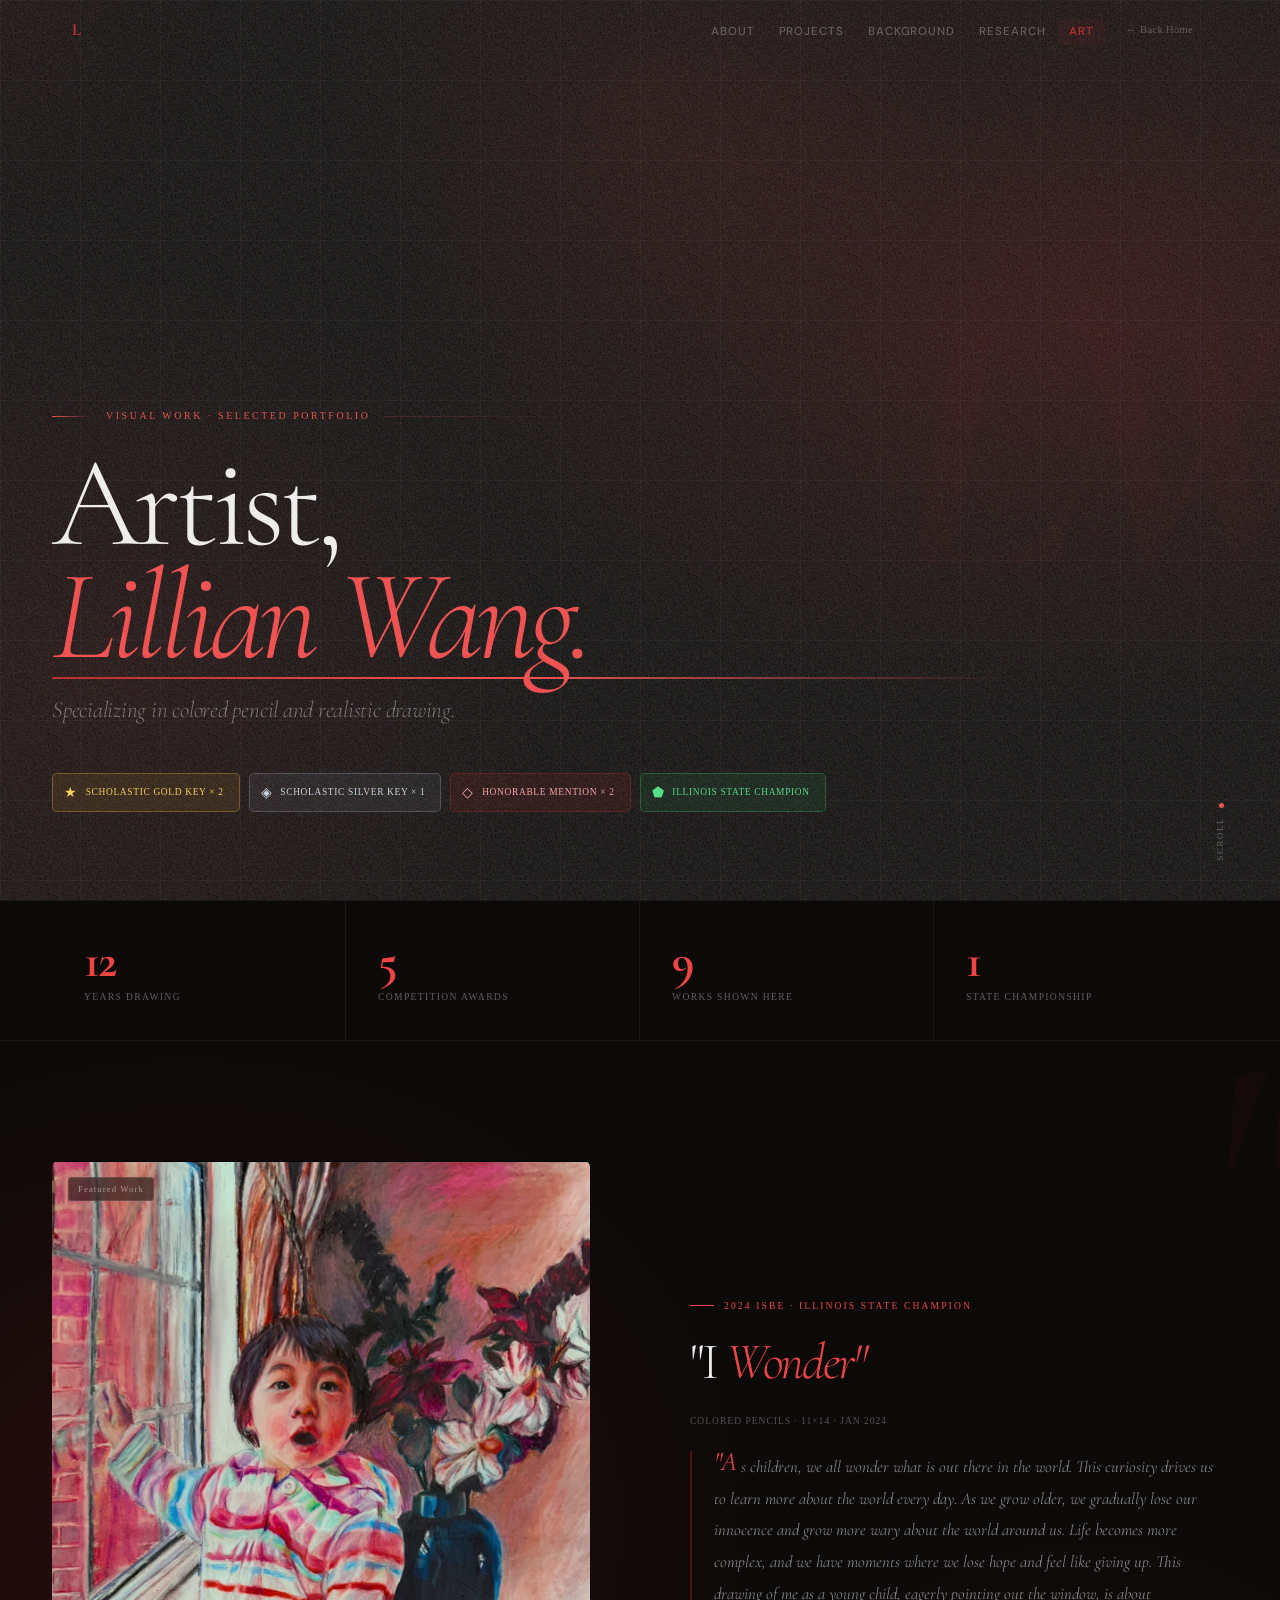
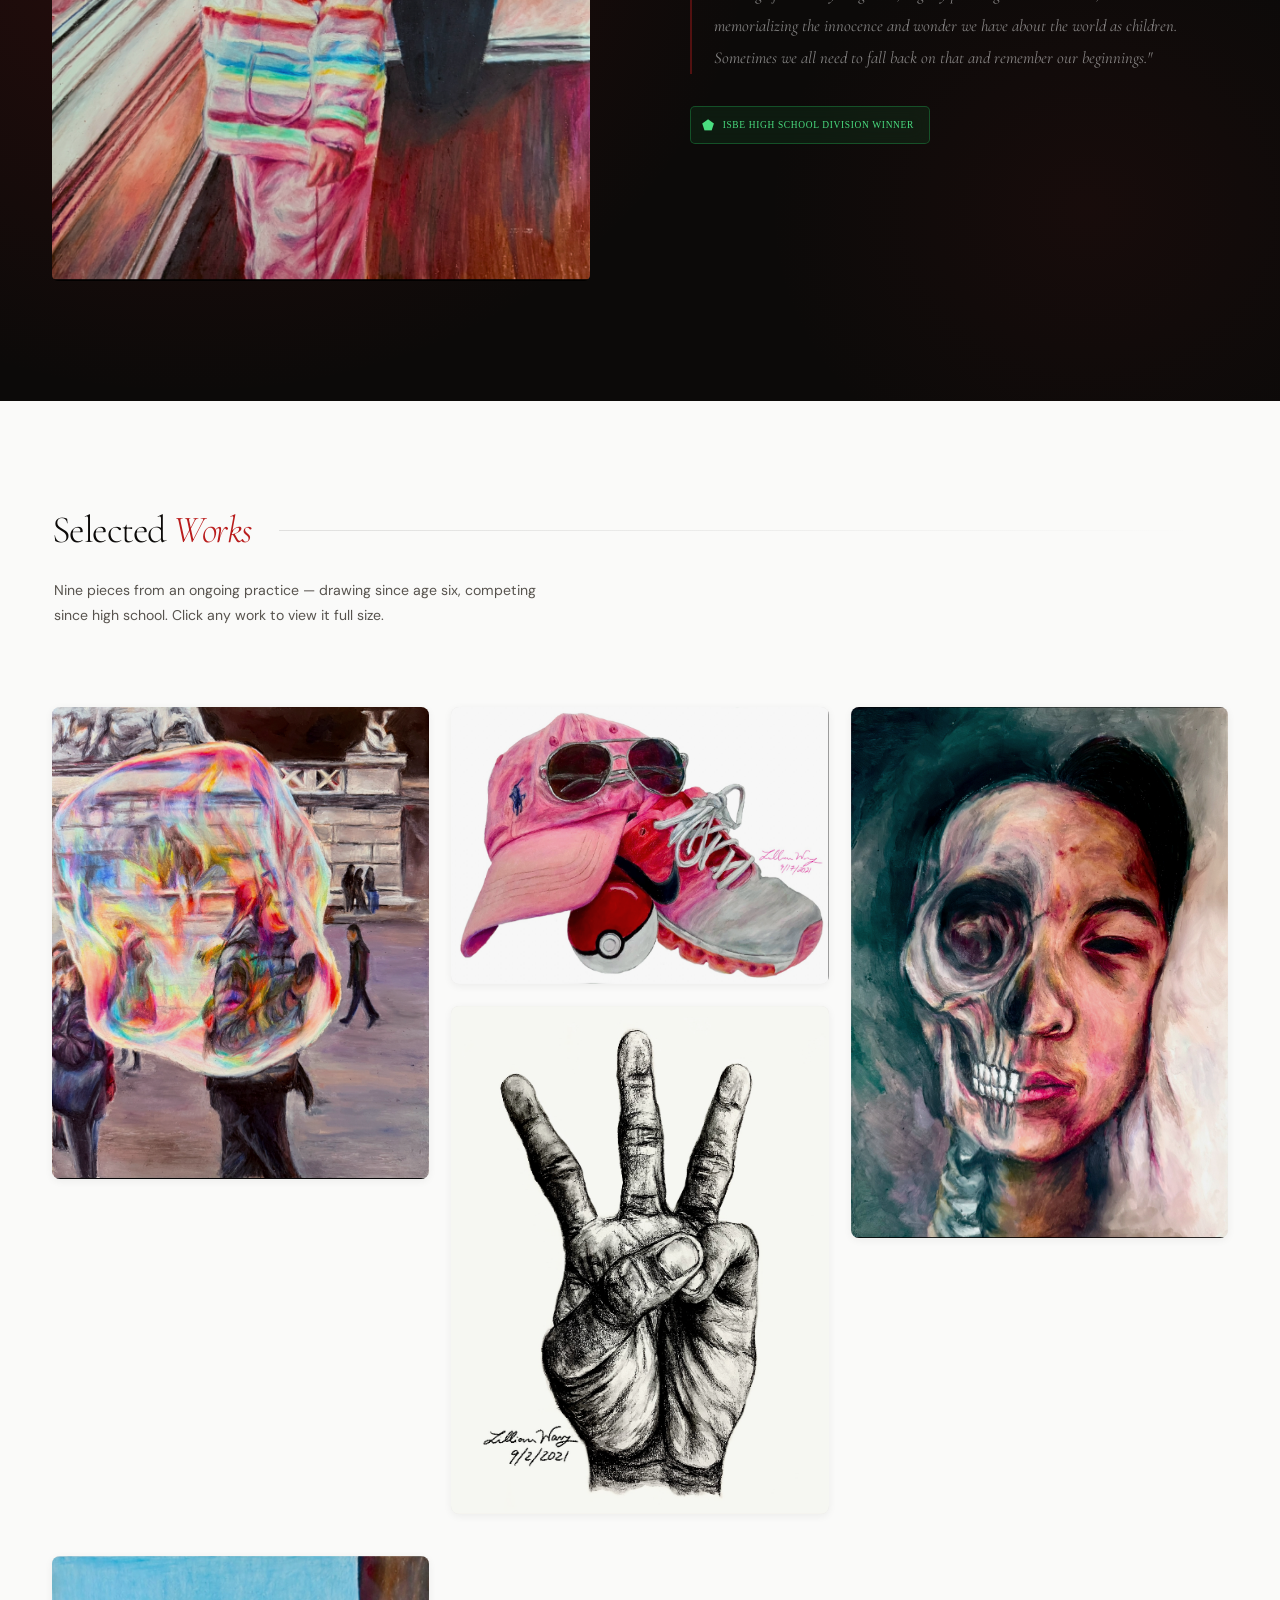
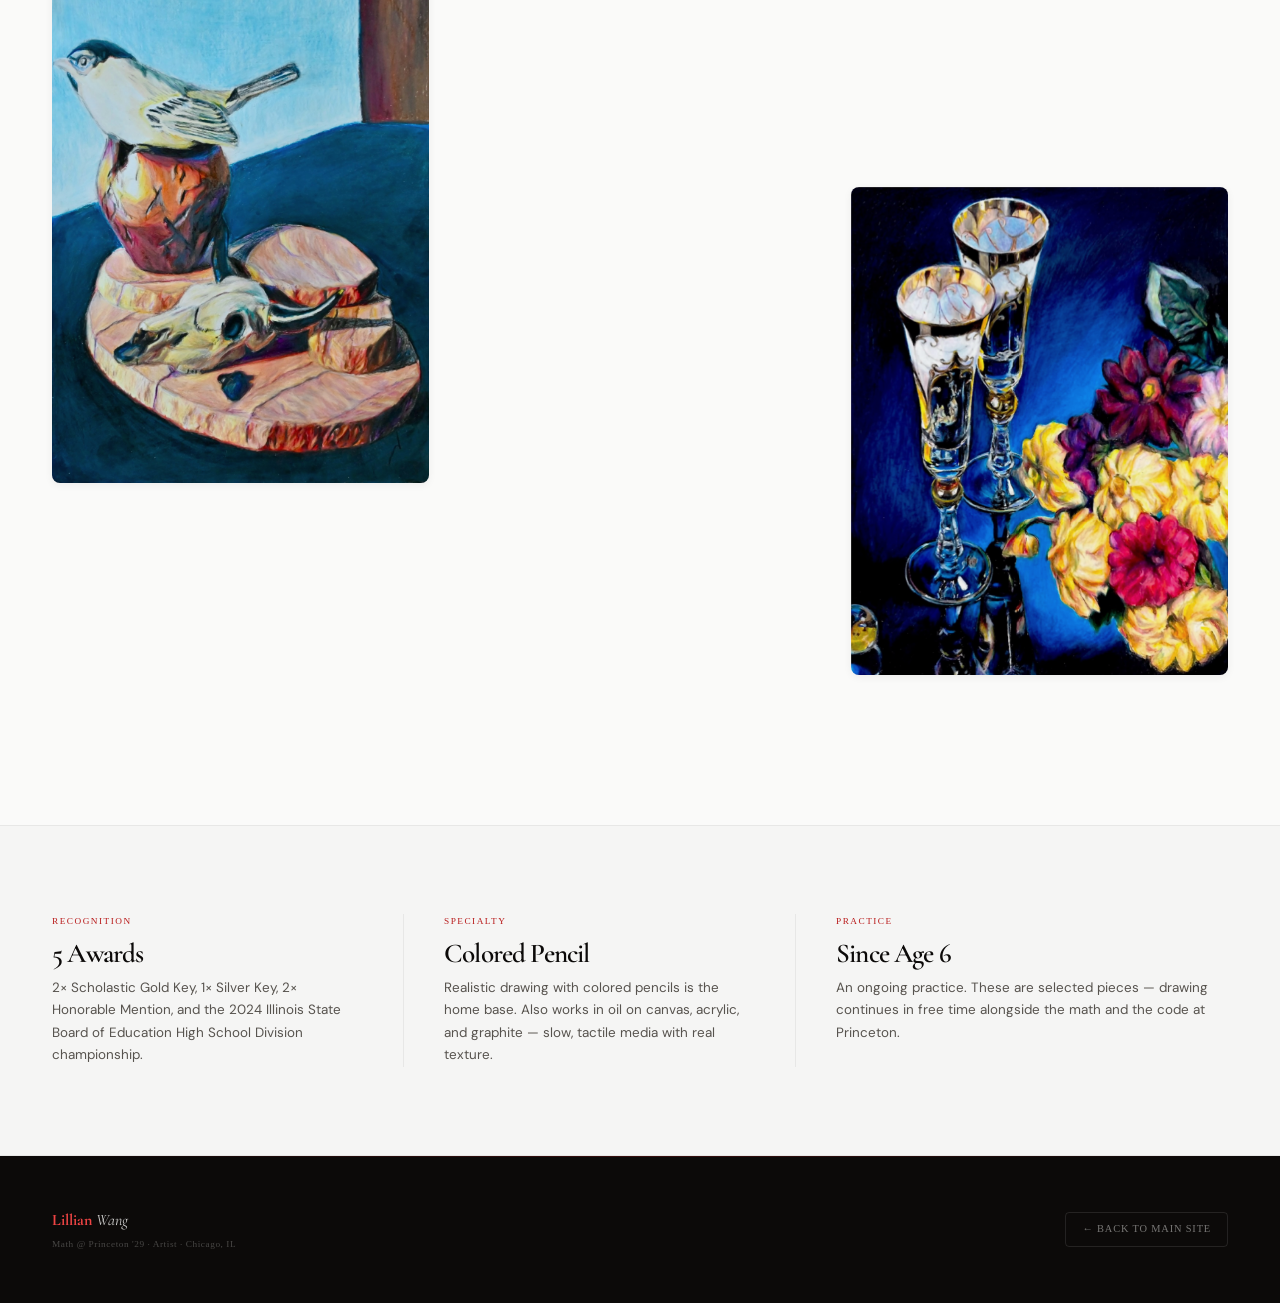
==== commit 9bed5413: "Refresh personal details, research, and phoenix website design" ====
--- a/art.html
+++ b/art.html
@@ -7,7 +7,7 @@
 <meta name="description" content="Visual art by Lillian Wang — Scholastic Gold Key recipient, Illinois State Champion. Specializing in colored pencil and realistic drawing."/>
 <link rel="preconnect" href="https://fonts.googleapis.com"/>
 <link rel="preconnect" href="https://fonts.gstatic.com" crossorigin/>
-<link href="https://fonts.googleapis.com/css2?family=Cormorant+Garamond:ital,wght@0,300;0,400;0,600;0,700;1,300;1,400;1,700&family=DM+Sans:opsz,wght@9..40,300;9..40,400;9..40,500;9..40,600&family=JetBrains+Mono:wght@400;500&display=swap" rel="stylesheet"/>
+<link href="https://fonts.googleapis.com/css2?family=Cormorant+Garamond:ital,wght@0,300;0,400;0,600;0,700;1,300;1,400;1,700&family=DM+Sans:opsz,wght@9..40,300;9..40,400;9..40,500;9..40,600&display=swap" rel="stylesheet"/>
 <style>
 :root {
   --r:#B91C1C; --r2:#DC2626; --r3:#EF4444; --r4:#FCA5A5;
@@ -18,7 +18,7 @@
   --bdr:rgba(12,10,9,.06); --bdr2:rgba(12,10,9,.11);
   --display:'Cormorant Garamond',Georgia,serif;
   --sans:'DM Sans',system-ui,sans-serif;
-  --mono:'JetBrains Mono',monospace;
+  --mono:'Times New Roman',Times,serif;
   --spring:cubic-bezier(.22,1,.36,1);
   --bounce:cubic-bezier(.34,1.6,.64,1);
 }
